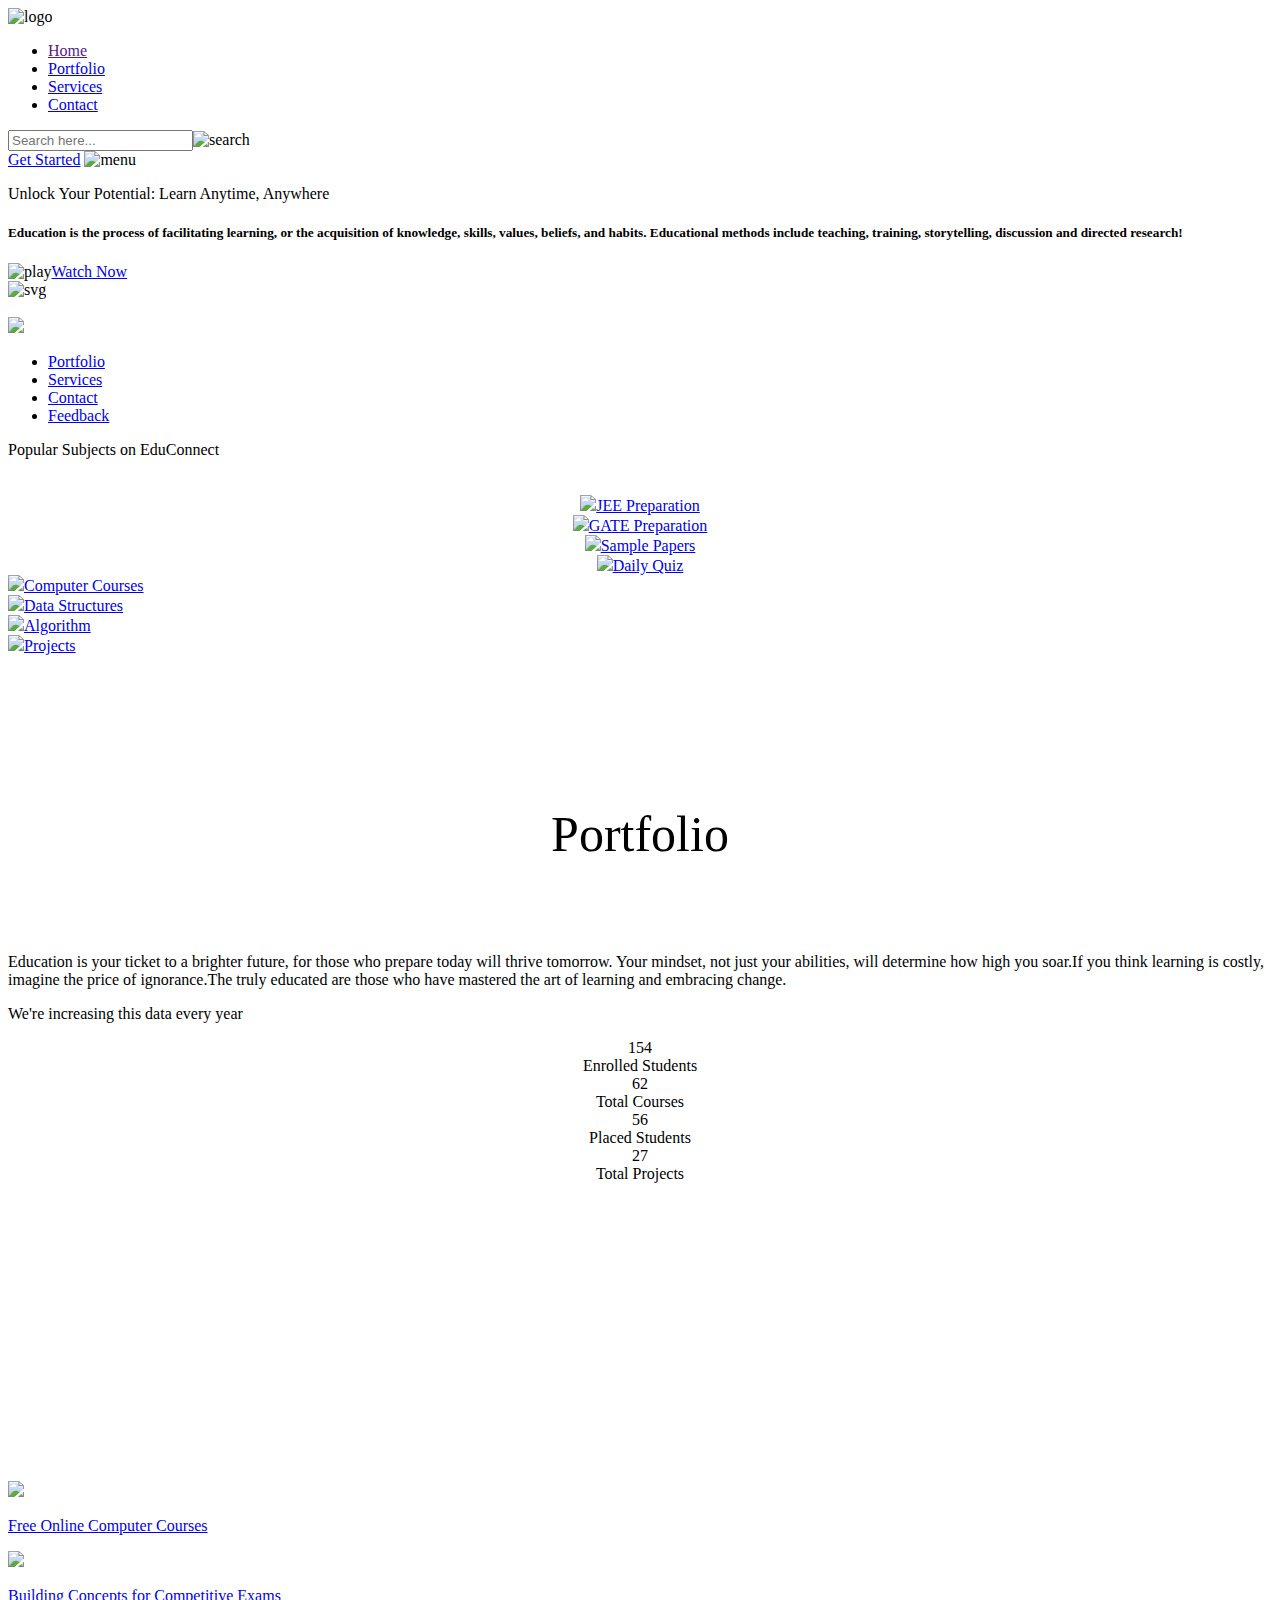
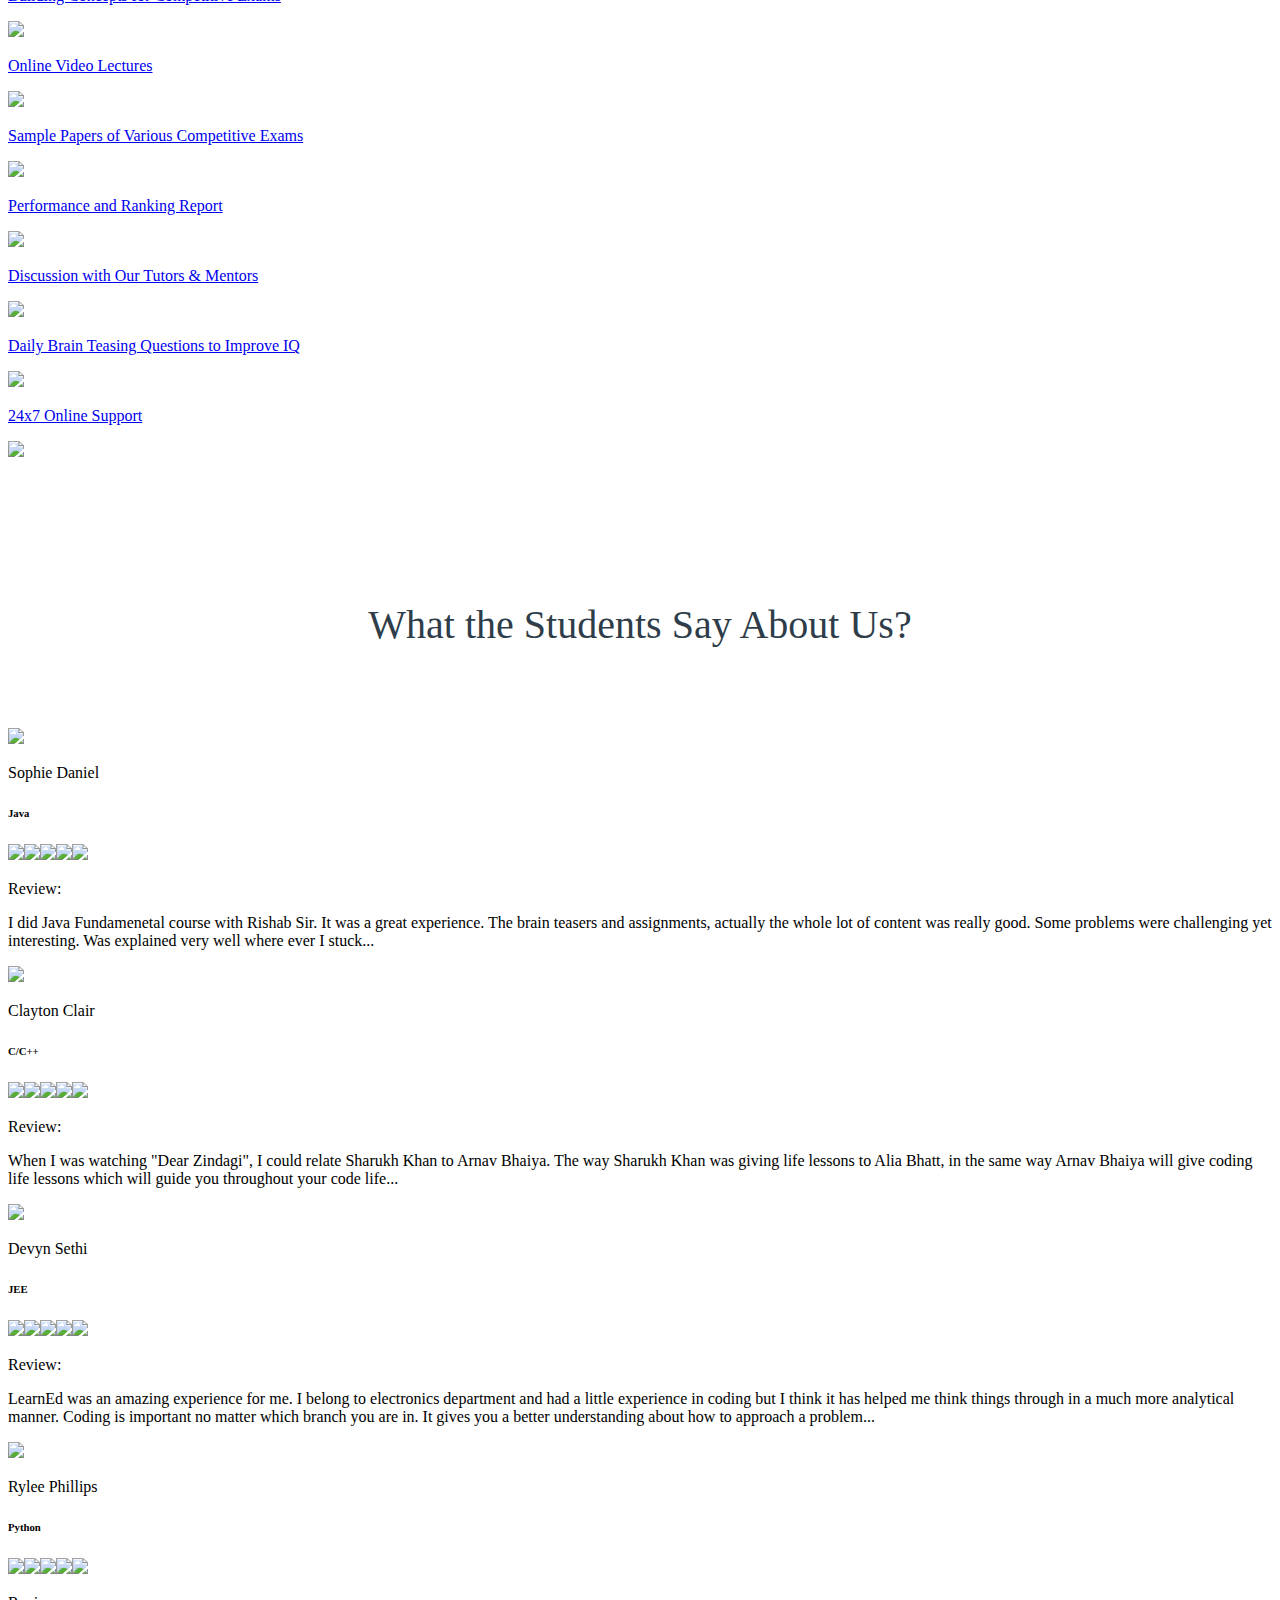
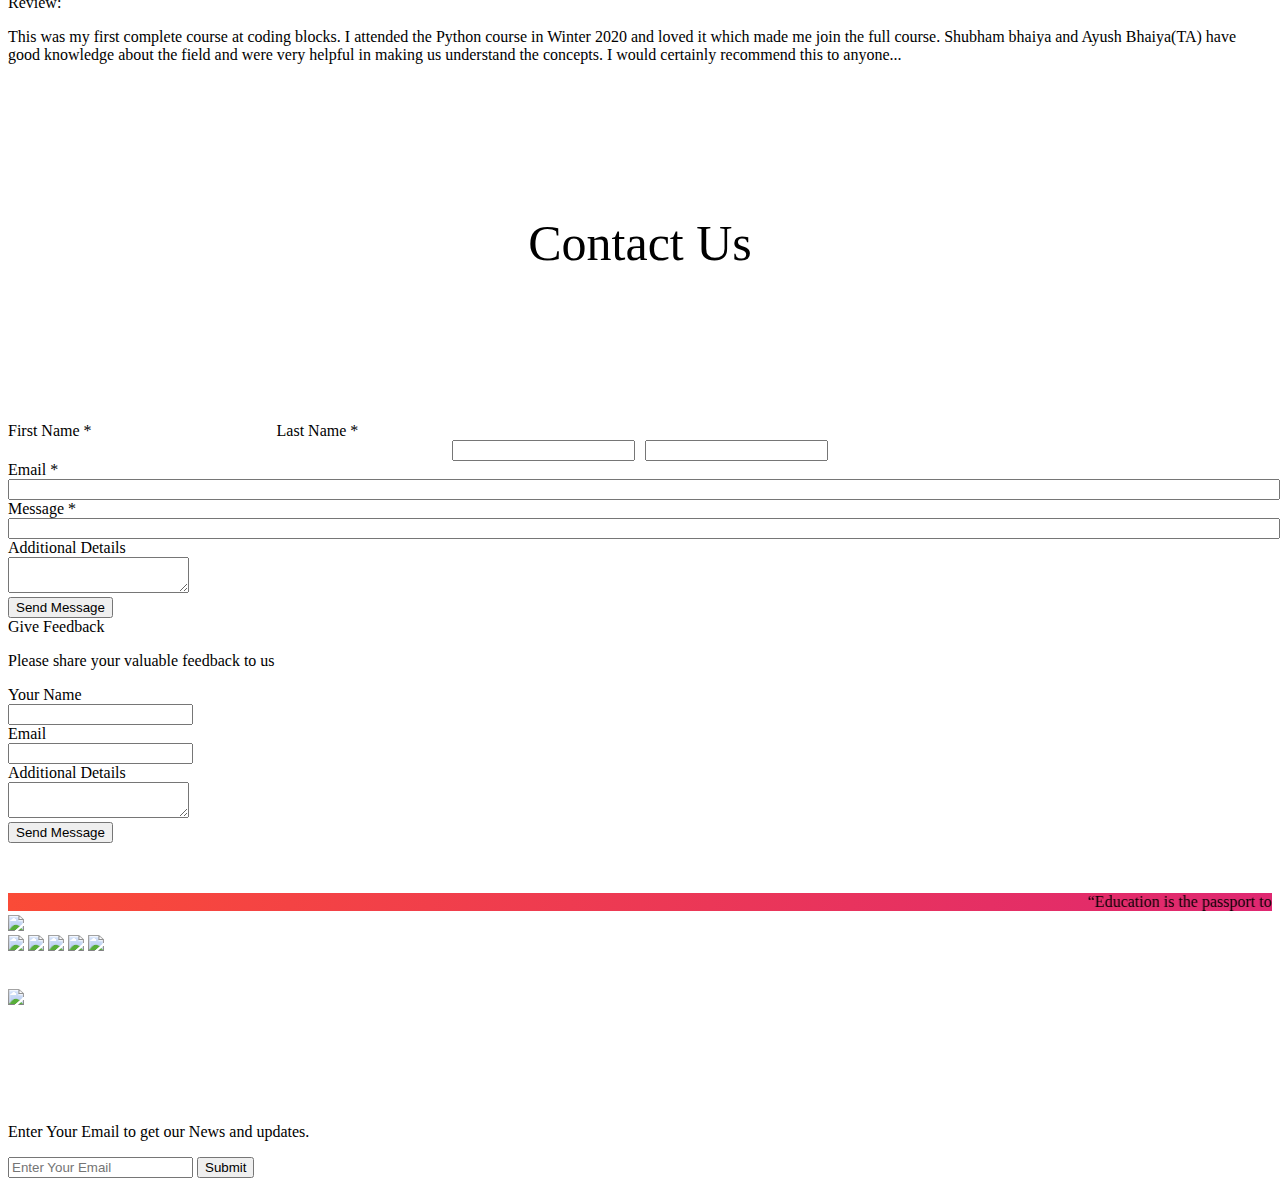
==== index.html @ 34775254 "Add files via upload" ====
<!DOCTYPE html>
<html>
<head>
	<link rel="shortcut icon" type="png" href="images/icon/favicon.png">
	<meta charset="utf-8">
	<meta http-equiv="X-UA-Comaptible" content="IE=edge">
	<title>EduConnect</title>
	<meta name="desciption" content="">
	<meta name="viewport" content="width=device-width, initial-scale=1">
	<link rel="stylesheet" type="text/css" href="style.css">
	<script type="text/javascript" src="script.js"></script>
	<script src="https://code.jquery.com/jquery-3.2.1.js"></script>
	<script>
		$(window).on('scroll', function(){
  			if($(window).scrollTop()){
  			  $('nav').addClass('black');
 			 }else {
 		   $('nav').removeClass('black');
 		 }
		})
	</script>
</head>
<body>
<!-- Navigation Bar -->
	<header id="header">
		<nav>
			<div class="logo"><img src="images/icon/logo.png" alt="logo"></div>
			<ul>
				<li><a class="active" href="">Home</a></li>
				<li><a href="#portfolio_section">Portfolio</a></li>
				<li><a href="#services_section">Services</a></li>
				<li><a href="#contactus_section">Contact</a></li>
			</ul>
			<div class="srch"><input type="text" class="search" placeholder="Search here..."><img src="images/icon/search.png" alt="search" onclick=slide()></div>
			<a class="get-started" href="login.html">Get Started</a>
			<img src="images/icon/menu.png" class="menu" onclick="sideMenu(0)" alt="menu">
		</nav>
		<div class="head-container">
			<div class="quote">
				<p>Unlock Your Potential: Learn Anytime, Anywhere</p>
				<h5>Education is the process of facilitating learning, or the acquisition of knowledge, skills, values, beliefs, and habits. Educational methods include teaching, training, storytelling, discussion and directed research!</h5>
				<div class="play">
					<img src="images/icon/play.png" alt="play"><span><a href="https://www.youtube.com/watch?v=KFyrgDO1WXk" target="_blank">Watch Now</a></span>
				</div>
			</div>
			<div class="svg-image">
				<img src="images/extra/svg1.jpg" alt="svg">
			</div>
		</div>
		<div class="side-menu" id="side-menu">
			<div class="close" onclick="sideMenu(1)"><img src="images/icon/close.png" alt=""></div>
			<div class="user">
				<img src="images/creator/roshan.jpeg" >
			</div>
			<ul>
				<li><a href="#portfolio_section">Portfolio</a></li>
				<li><a href="#services_section">Services</a></li>
				<li><a href="#contactus_section">Contact</a></li>
				<li><a href="#feedBACK">Feedback</a></li>
			</ul>
		</div>
	</header>


<!-- Some Popular Subjects -->
	<div class="title">
		<span>Popular Subjects on EduConnect</span>
	</div>
	<br><br>
	<div class="course">
		<center><div class="cbox">
		<div class="det"><a href="subjects/jee.html"><img src="images/courses/book.png">JEE Preparation</a></div>
		<div class="det"><a href="subjects/gate.html"><img src="images/courses/d1.png">GATE Preparation</a></div>
		<div class="det"><a href="subjects/jee.html#sample_papers"><img src="images/courses/paper.png">Sample Papers</a></div>
		<div class="det"><a href="subjects/quiz.html"><img src="images/courses/d1.png">Daily Quiz</a></div>
		</div></center>
		<div class="cbox">
		<div class="det"><a href="subjects/computer_courses.html"><img src="images/courses/computer.png">Computer Courses</a></div>
		<div class="det"><a href="subjects/computer_courses.html#data"><img src="images/courses/data.png">Data Structures</a></div>
		<div class="det"><a href="subjects/computer_courses.html#algo"><img src="images/courses/algo.png">Algorithm</a></div>
		<div class="det det-last"><a href="subjects/computer_courses.html#projects"><img src="images/courses/projects.png">Projects</a></div>
		</div>
	</div>



<!-- PORTFOLIO -->
	<div class="diffSection" id="portfolio_section">
		<center><p style="font-size: 50px; padding: 100px; padding-bottom: 40px;">Portfolio</p></center>
		<div class="content">
			<p>
			    Education is your ticket to a brighter future, for those who prepare today will thrive tomorrow. Your mindset, not just your abilities, will determine how high you soar.If you think learning is costly, imagine the price of ignorance.The truly educated are those who have mastered the art of learning and embracing change.
			</p>
		</div>
	</div>
	<div class="extra">
		<p>We're increasing this data every year</p>
		<div class="smbox">
		<span><center><div class="data">154</div><div class="det">Enrolled Students</div></center></span>
		<span><center><div class="data">62</div><div class="det">Total Courses</div></center></span>
		<span><center><div class="data">56</div><div class="det">Placed Students</div></center></span>
		<span><center><div class="data">27</div><div class="det">Total Projects</div></center></span>
		</div>
	</div>


<!-- SERVICES -->
	<div class="service-swipe">
		<div class="diffSection" id="services_section">
		<center><p style="font-size: 50px; padding: 100px; padding-bottom: 40px; color: #fff;">Services</p></center>
		</div>
		<a href="subjects/computer_courses.html"><div class="s-card"><img src="images/icon/computer-courses.png"><p>Free Online Computer Courses</p></div></a>
		<a href="subjects/jee.html"><div class="s-card"><img src="images/icon/brainbooster.png"><p>Building Concepts for Competitive Exams</p></div></a>
		<a href="#"><div class="s-card"><img src="images/icon/online-tutorials.png"><p>Online Video Lectures</p></div></a>
		<a href="subjects/jee.html#sample_papers"><div class="s-card"><img src="images/icon/papers.jpg"><p>Sample Papers of Various Competitive Exams</p></div></a>
		<a href="#"><div class="s-card"><img src="images/icon/p3.png"><p>Performance and Ranking Report</p></div></a>
		<a href="#contactus_section"><div class="s-card"><img src="images/icon/discussion.png"><p>Discussion with Our Tutors & Mentors</p></div></a>
		<a href="subjects/quiz.html"><div class="s-card"><img src="images/icon/q1.png"><p>Daily Brain Teasing Questions to Improve IQ</p></div></a>
		<a href="#contactus_section"><div class="s-card"><img src="images/icon/help.png"><p>24x7 Online Support</p></div></a>
	</div>

<!-- Reviews by Students -->
<div id="makeitfull">
	<a href="#review_section"><img src="images/icon/makeitfull.png"></a>
</div>
<div class="review">
	<div class="diffSection" id="review_section">
		<center><p style="font-size: 40px; padding: 100px; padding-bottom: 40px; color: #2E3D49;">What the Students Say About Us?</p></center>
	</div>
	<div class="rev-container">
		<div class="rev-card">
			<div class="identity">
				<img src="images/creator/humanNotExist1.jpg"><p>Sophie Daniel</p>
				<h6>Java</h6>
				<div class="rating"><img src="images/icon/star.png"><img src="images/icon/star.png"><img src="images/icon/star.png"><img src="images/icon/star.png"><img src="images/icon/star.png"></div>
			</div>
			<div class="rev-cont">
				<p id="title">Review:</p>
				<p id="content">
					I did Java Fundamenetal course with Rishab Sir. It was a great experience. The brain teasers and assignments, actually the whole lot of content was really good. Some problems were challenging yet interesting. Was explained very well where ever I stuck...
				</p>
			</div>
		</div>
		<div class="rev-card">
			<div class="identity">
				<img src="images/creator/humanNotExist2.jpg"><p>Clayton Clair</p>
				<h6>C/C++</h6>
				<div class="rating"><img src="images/icon/star.png"><img src="images/icon/star.png"><img src="images/icon/star.png"><img src="images/icon/star.png"><img src="images/icon/star.png"></div>
			</div>
			<div class="rev-cont">
				<p id="title">Review:</p>
				<p id="content">
					When I was watching "Dear Zindagi", I could relate Sharukh Khan to Arnav Bhaiya. The way Sharukh Khan was giving life lessons to Alia Bhatt, in the same way Arnav Bhaiya will give coding life lessons which will guide you throughout your code life...
				</p>
			</div>
		</div>
		<div class="rev-card">
			<div class="identity">
				<img src="images/creator/humanNotExist3.jpg"><p>Devyn Sethi</p>
				<h6>JEE</h6>
				<div class="rating"><img src="images/icon/star.png"><img src="images/icon/star.png"><img src="images/icon/star.png"><img src="images/icon/star.png"><img src="images/icon/star.png"></div>
			</div>
			<div class="rev-cont">
				<p id="title">Review:</p>
				<p id="content">
					LearnEd was an amazing experience for me. I belong to electronics department and had a little experience in coding but I think it has helped me think things through in a much more analytical manner. Coding is important no matter which branch you are in. It gives you a better understanding about how to approach a problem...
				</p>
			</div>
		</div>
		<div class="rev-card">
			<div class="identity">
				<img src="images/creator/humanNotExist4.jpg"><p>Rylee Phillips</p>
				<h6>Python</h6>
				<div class="rating"><img src="images/icon/star.png"><img src="images/icon/star.png"><img src="images/icon/star.png"><img src="images/icon/star.png"><img src="images/icon/star.png"></div>
			</div>
			<div class="rev-cont">
				<p id="title">Review:</p>
				<p id="content">
					This was my first complete course at coding blocks. I attended the Python course in Winter 2020 and loved it which made me join the full course. Shubham bhaiya and Ayush Bhaiya(TA) have good knowledge about the field and were very helpful in making us understand the concepts. I would certainly recommend this to anyone...
				</p>
			</div>
		</div>
	</div>
</div>

<!-- CONTACT US -->
	<div class="diffSection" id="contactus_section">
		<center><p style="font-size: 50px; padding: 100px">Contact Us</p></center>
		<div class="csec"></div>
		<div class="back-contact">
			<div class="cc">
				<label>First Name <span class="imp">*</span></label><label style="margin-left: 185px">Last Name <span class="imp">*</span></label><br>
				<center>
				<input type="text" name="" style="margin-right: 10px; width: 175px" required="required"><input type="text" name="lname" style="width: 175px" required="required"><br>
				</center>
				<label>Email <span class="imp">*</span></label><br>
				<input type="email" name="mail" style="width: 100%" required="required"><br>
				<label>Message <span class="imp">*</span></label><br>
				<input type="text" name="message" style="width: 100%" required="required"><br>
				<label>Additional Details</label><br>
				<textarea name="addtional"></textarea><br>
				<button type="submit" id="csubmit">Send Message</button>
			</form>
			</div>
		</div>
	</div>


<!-- FEEDBACK -->
	<div class="title2" id="feedBACK">
		<span>Give Feedback</span>
		<div class="shortdesc2">
			<p>Please share your valuable feedback to us</p>
		</div>
	</div>

	<div class="feedbox">
		<div class="feed">
				<label>Your Name</label><br>
				<input type="text" name="" class="fname" required="required"><br>
				<label>Email</label><br>
				<input type="email" name="mail" required="required"><br>
				<label>Additional Details</label><br>
				<textarea name="addtional"></textarea><br>
				<button type="submit" id="csubmit">Send Message</button>
			</form>
		</div>
	</div>

<!-- Sliding Information -->
	<marquee style="background: linear-gradient(to right, #FA4B37, #DF2771); margin-top: 50px;" direction="left" onmouseover="this.stop()" onmouseout="this.start()" scrollamount="20"><div class="marqu">“Education is the passport to the future, for tomorrow belongs to those who prepare for it today.” “Your attitude, not your aptitude, will determine your altitude.” “If you think education is expensive, try ignorance.” “The only person who is educated is the one who has learned how to learn …and change.”</div></marquee>

<!-- FOOTER -->
	<footer>
		<div class="footer-container">
			<div class="left-col">
				<img src="images/icon/logo - Copy.png" style="width: 200px;">
				<div class="logo"></div>
				<div class="social-media">
					<a href="#"><img src="images/icon\fb.png"></a>
					<a href="#"><img src="images/icon\insta.png"></a>
					<a href="#"><img src="images/icon\tt.png"></a>
					<a href="#"><img src="images/icon\ytube.png"></a>
					<a href="#"><img src="images/icon\linkedin.png"></a>
				</div>
				
				<br><p><img src="images/icon/location.png"> 
				
			</div>
			<div class="right-col">
				<h1 style="color: #fff">Our Newsletter</h1>
				<div class="border"></div><br>
				<p>Enter Your Email to get our News and updates.</p>
				<form class="newsletter-form">
					<input class="txtb" type="email" placeholder="Enter Your Email">
					<input class="btn" type="submit" value="Submit">
				</form>
			</div>
		</div>
	</footer>

</body>
</html>
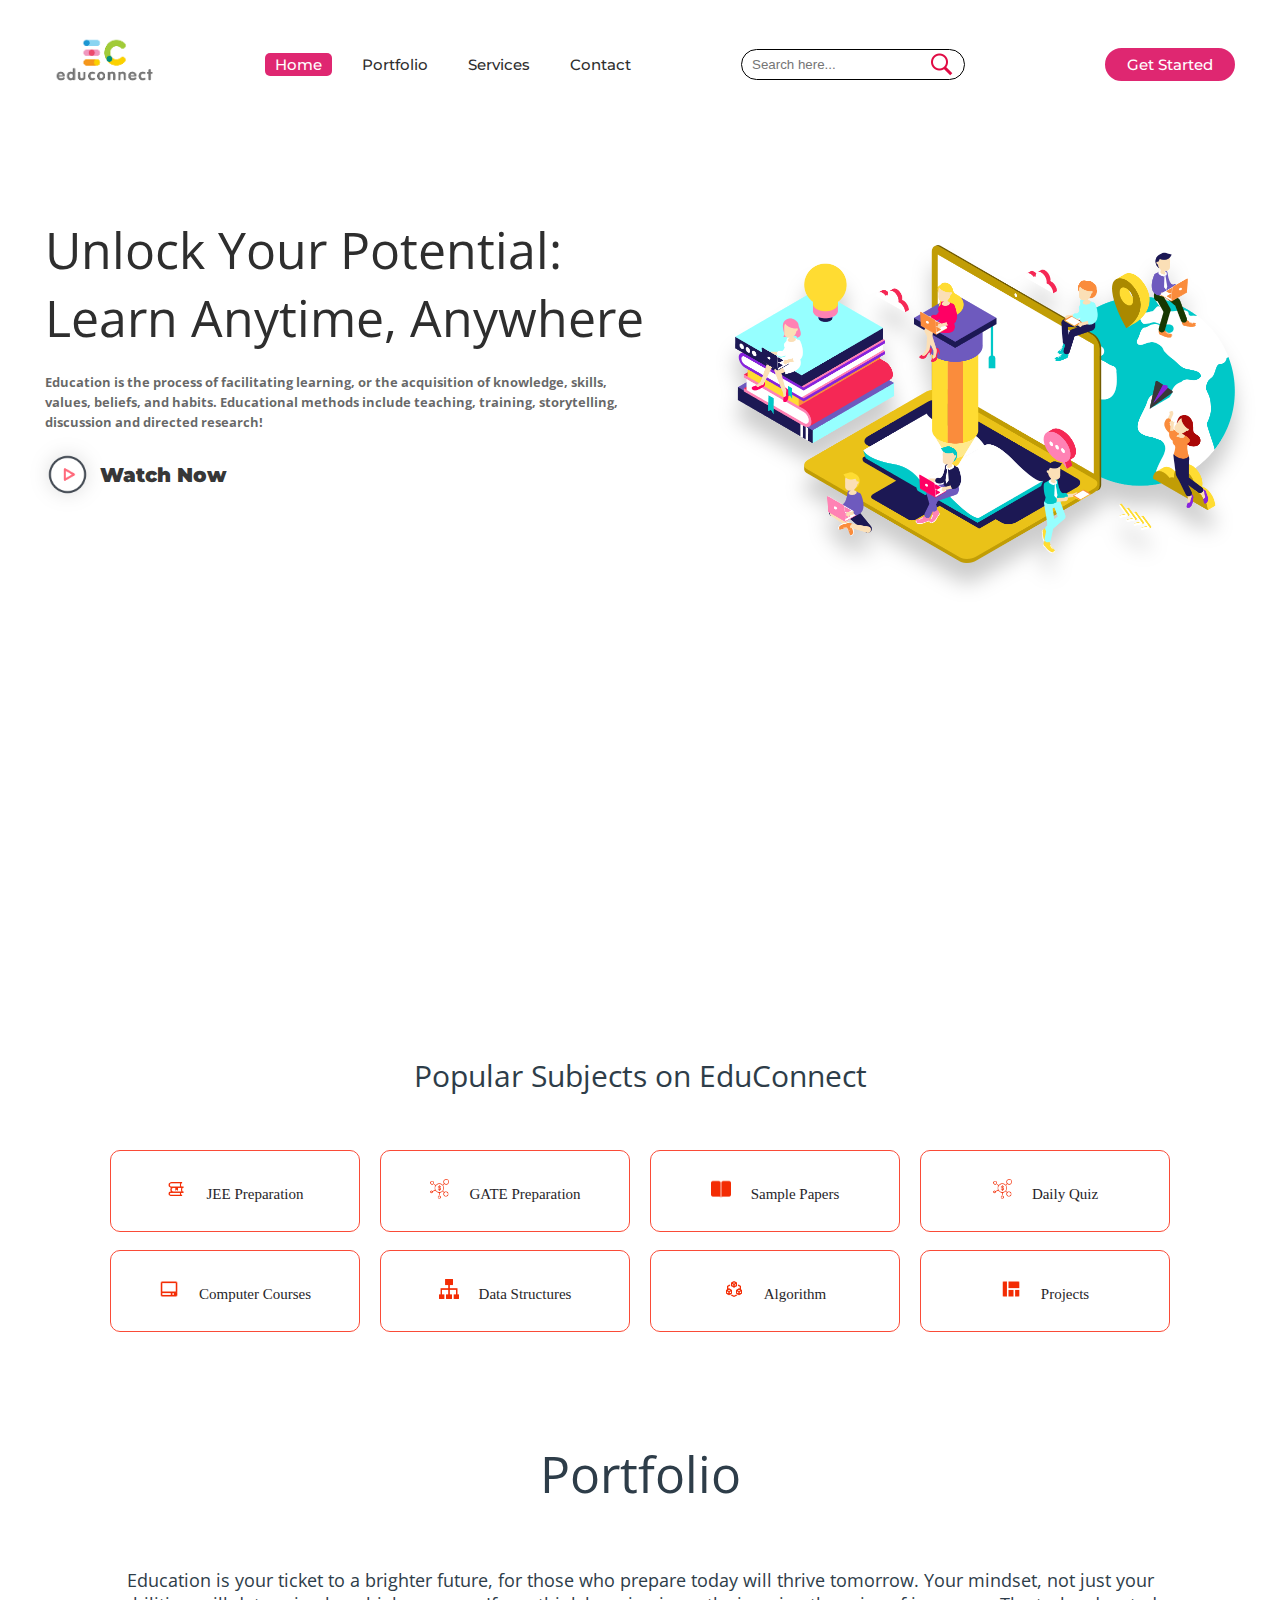
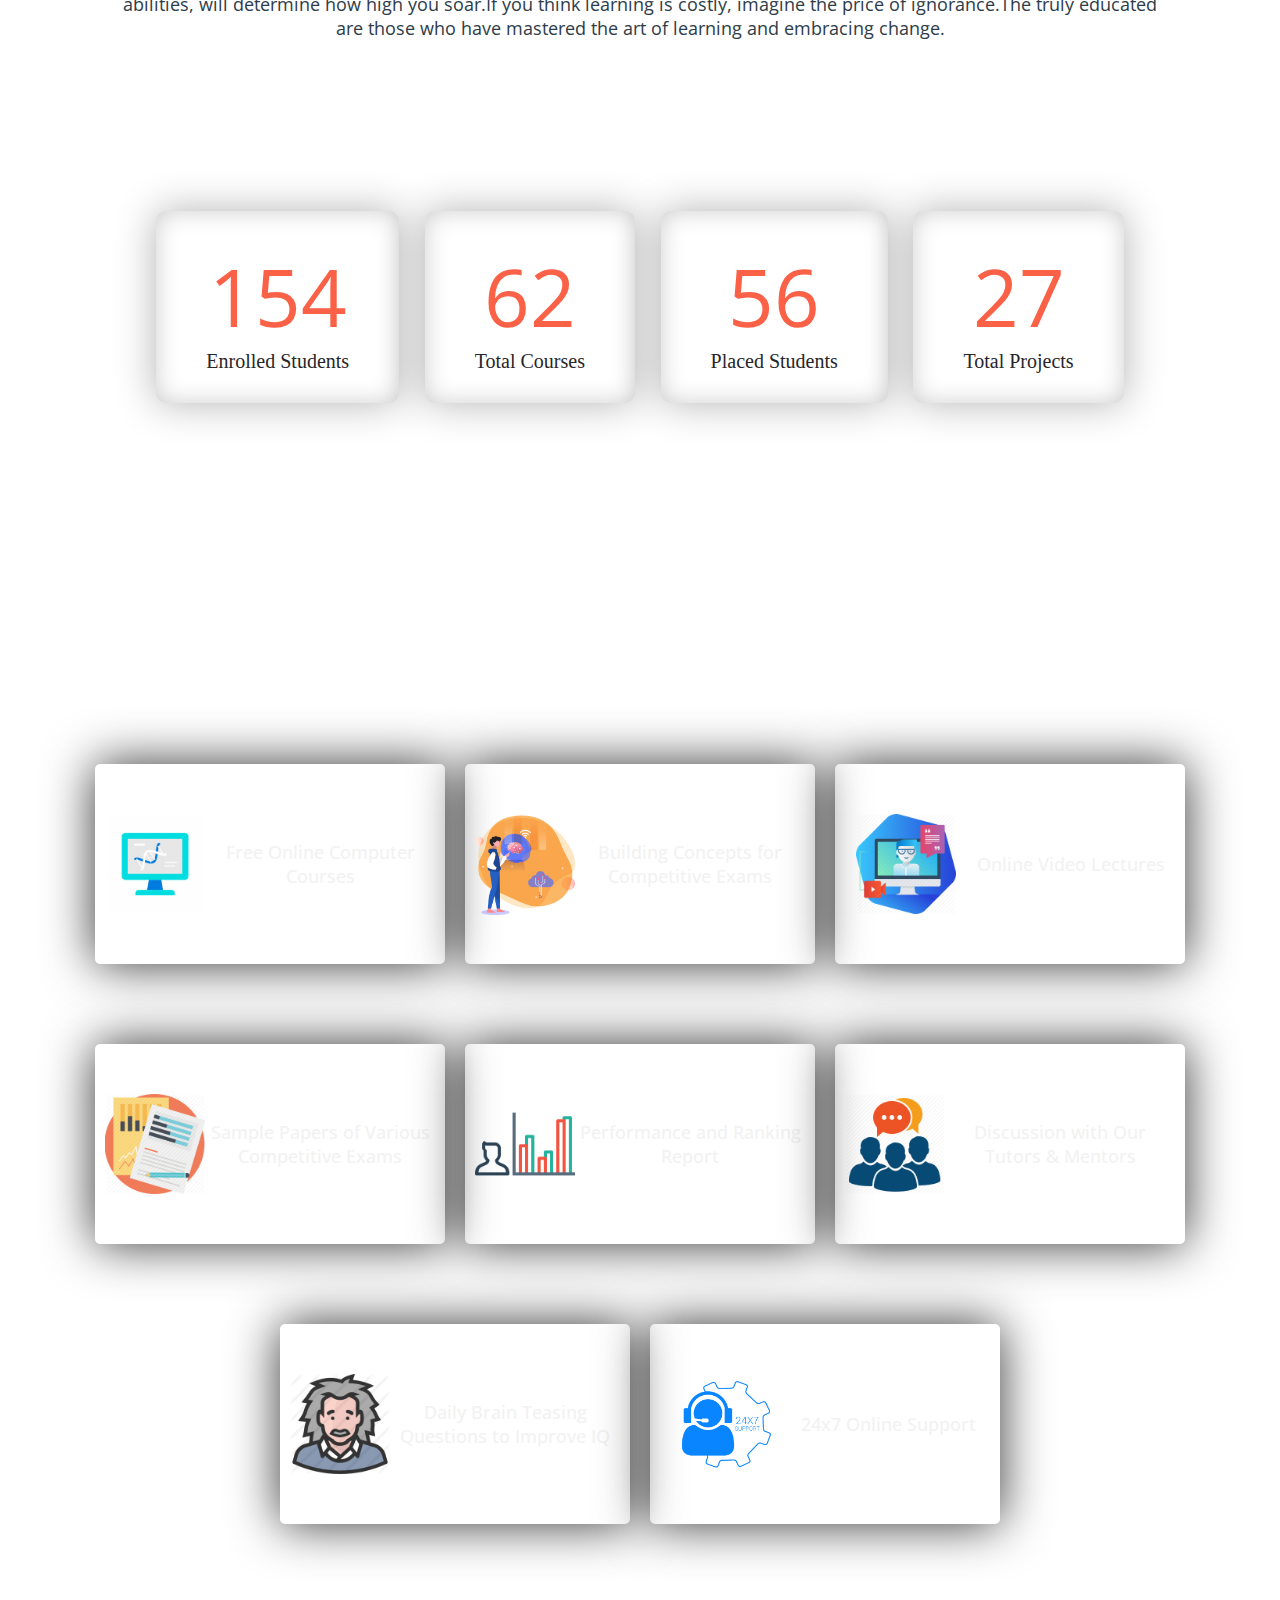
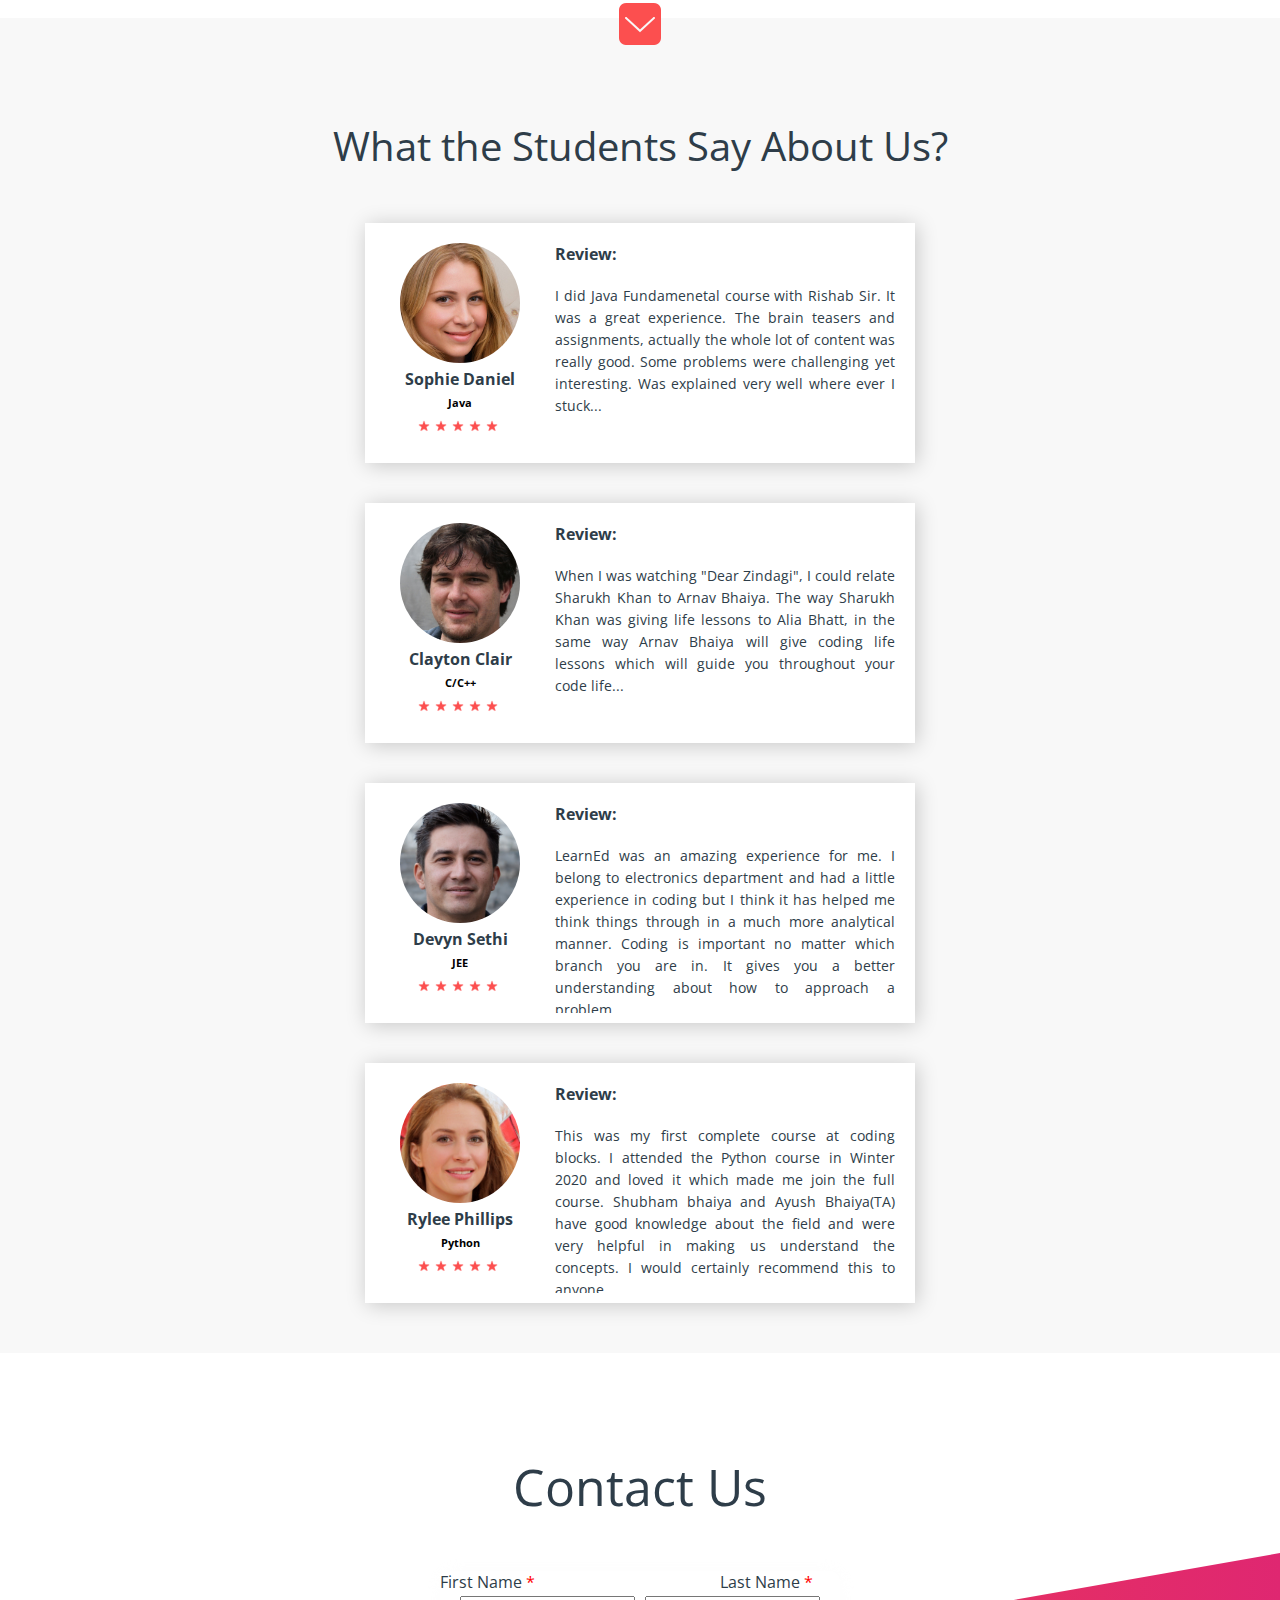
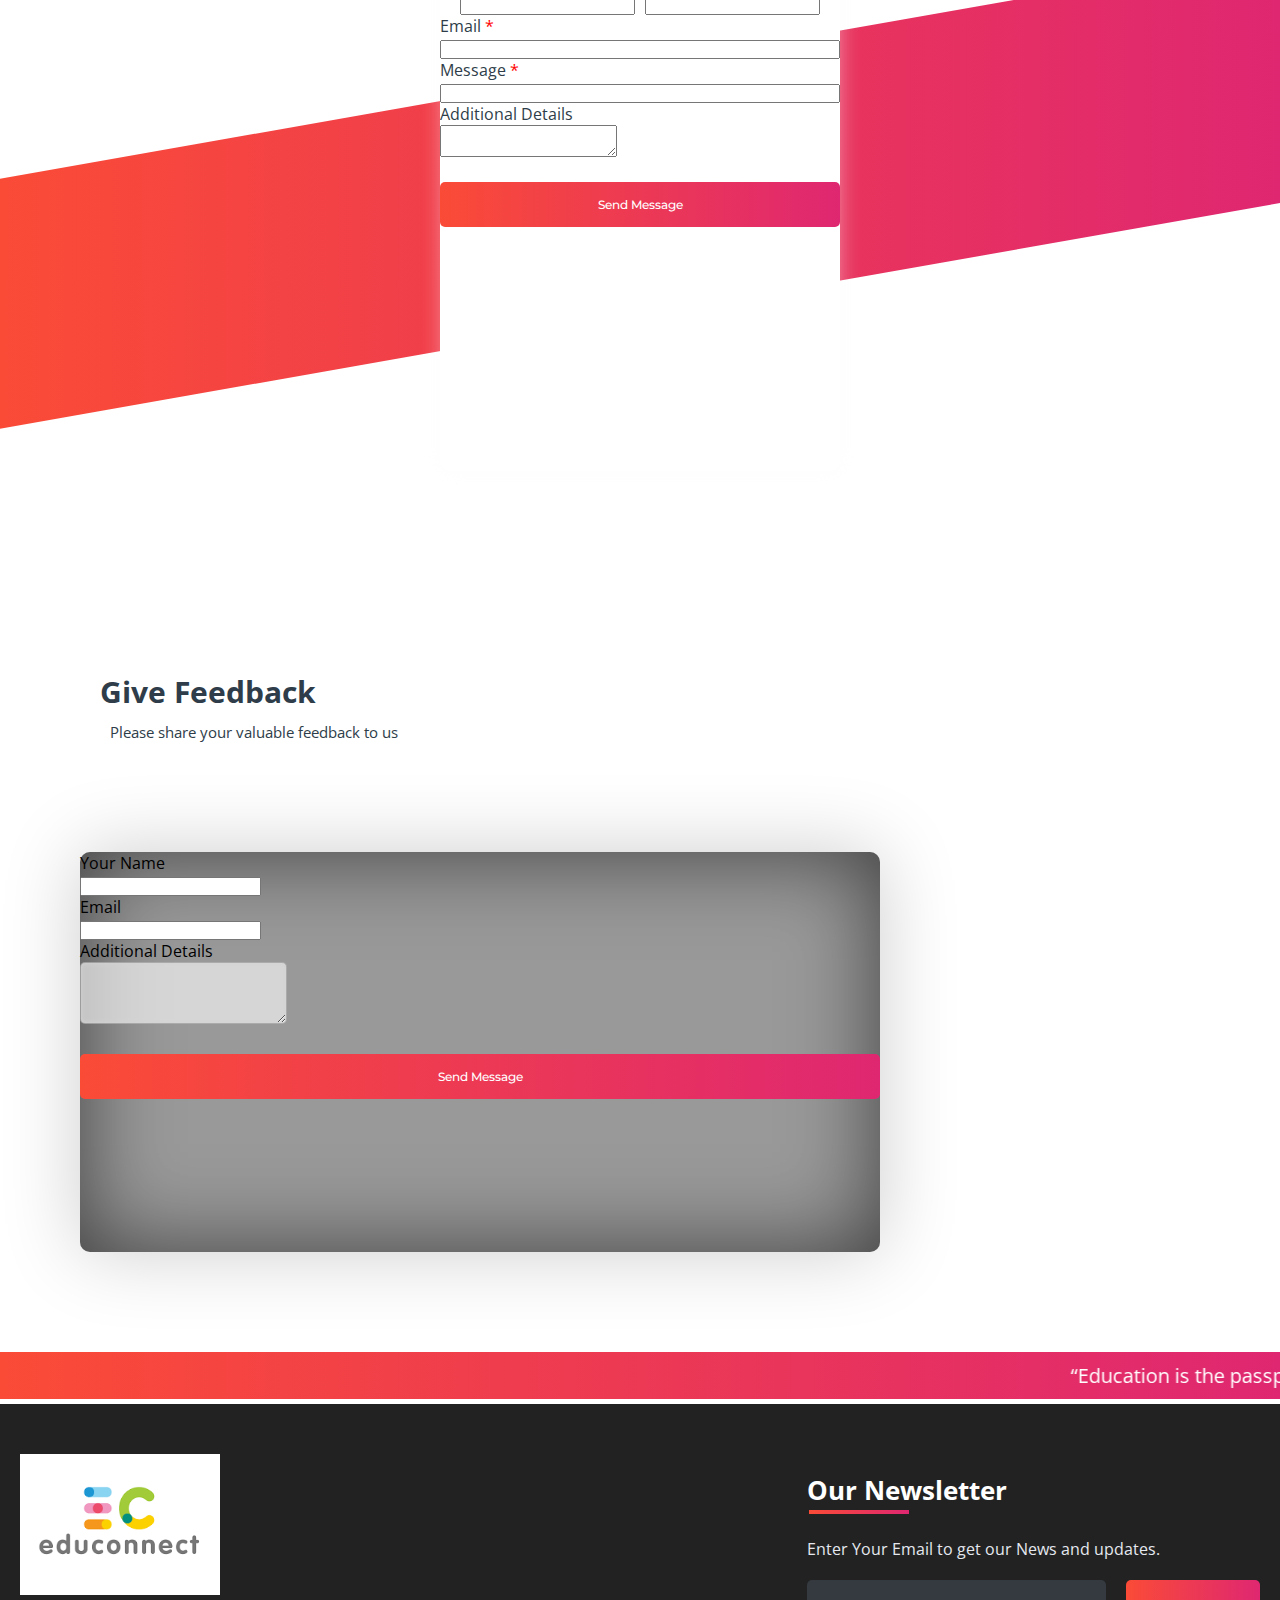
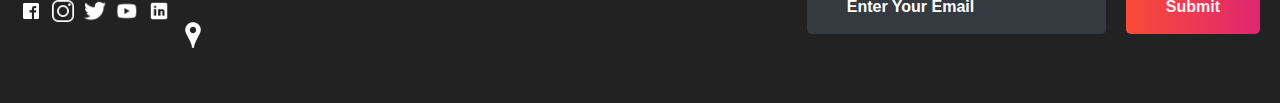
==== commit 6c04161c: "Add files via upload" ====
--- a/index.html
+++ b/index.html
@@ -40,7 +40,7 @@
 				<p>Unlock Your Potential: Learn Anytime, Anywhere</p>
 				<h5>Education is the process of facilitating learning, or the acquisition of knowledge, skills, values, beliefs, and habits. Educational methods include teaching, training, storytelling, discussion and directed research!</h5>
 				<div class="play">
-					<img src="images/icon/play.png" alt="play"><span><a href="https://www.youtube.com/watch?v=KFyrgDO1WXk" target="_blank">Watch Now</a></span>
+					<img src="images/icon/play.png" alt="play"><span><a target="_blank">Watch Now</a></span>
 				</div>
 			</div>
 			<div class="svg-image">
--- a/style.css
+++ b/style.css
@@ -0,0 +1,907 @@
+@import url('https://fonts.googleapis.com/css?family=Montserrat:500&display=swap');
+@import url('https://fonts.googleapis.com/css?family=Dancing+Script&display=swap');
+@import url('https://fonts.googleapis.com/css?family=Open+Sans&display=swap');
+
+* {
+	box-sizing: border-box;
+	margin: 0;
+	padding: 0;
+}
+
+html {
+	scroll-behavior: smooth;
+}
+body {
+	background: #FFF;
+	font-family: 'Open Sans', sans-serif;
+}
+
+header {
+	height: 90vh;
+	/* background: #000; */
+}
+.black {
+	box-shadow: 0 2px 10px rgba(0, 0, 0, 0.5);
+}
+nav {
+	padding-top: 20px;
+	padding-bottom: 20px;
+	top: 0;
+	position: fixed;
+	display: flex;
+	width: 100%;
+	z-index: 1000;
+	background: #fff;
+	justify-content: space-around;
+	transition: 1.5s;
+	align-items: center;
+}
+nav ul {
+	display: flex;
+	align-items: center;
+}
+nav ul li {
+	list-style: none;
+	margin: 5px 10px;
+}
+nav ul li a {
+	padding: 2px 10px;
+	color: #2e2e2e;
+	cursor: pointer;
+	transition: .5s;
+	text-decoration: none;
+}
+nav ul li a:hover {
+	color: #fff;
+	border-radius: 5px;
+	background: #DF2771;
+}
+.active {
+	color: #fff;
+	border-radius: 5px;
+	background: #DF2771;
+}
+.srch {
+	padding: 2px 10px;
+	display: flex;
+	/* align-items: center; */
+	justify-content: center;
+	/* background: #0066ff; */
+	border: 1px solid;
+	border-radius: 20px;
+}
+.srch img {
+	width: 25px;
+	cursor: pointer;
+}
+.srch .search {
+	/* padding: 2px 10px; */
+	outline: none;
+	border: none;
+	background: transparent;
+}
+
+.get-started {
+	margin-left: 50px;
+	padding: 5px 20px;
+	border: 2px solid #DF2771;
+	border-radius: 20px;
+	text-decoration: none;
+	
+	transition: .5s;
+	background-color: #DF2771;
+	color: #fff;
+}
+.get-started:hover {
+	color: #2e2e2e;
+	background: #fff;
+}
+.logo img{
+	width: 120px;
+	cursor: pointer;
+	transition: all 1s;
+}
+
+a, button {
+	float: left;
+	font-family: "Montserrat", sans-serif;
+	font-weight: 500;
+	font-size: 15px;
+	color: #2E3D49;
+	display: block;
+	text-decoration: none;
+	text-align: center;
+}
+.head-container {
+	margin-top: 245px;
+	display: flex;
+	flex-wrap: wrap;
+	align-items: center;
+	justify-content: space-around;
+}
+.quote {
+	width: 600px;
+	transform: translateY(-50px);
+}
+.quote h5 {
+	margin-top: 20px;
+	color: #0009;
+	line-height: 20px;
+}
+.quote p {
+	font-size: 50px;
+	color: #2e2e2e;
+}
+.quote .play {
+	margin-top: 20px;
+	display: flex;
+	/* justify-content: center; */
+	align-items: center;
+}
+.quote .play img {
+	width: 45px;
+	cursor: pointer;
+	filter: drop-shadow(0 0 10px #0002);
+}
+.quote .play span a{
+	margin-left: 10px;
+	font-size: 20px;
+	font-weight: 900;
+	color: rgba(0, 0, 0, 0.8);
+	cursor: pointer;
+}
+.svg-image img{
+	width: 500px;
+	filter: drop-shadow(0 20px 10px rgba(0,0,0,0.2));
+}
+
+/* SIDE MENU */
+.menu {
+	cursor: pointer;
+	width: 25px;
+	display: none;
+}
+.side-menu {
+	width: 100%;
+	height: 100%;
+	background: rgba(182, 33, 90, 0.993);
+	position: absolute;
+	top: 0;
+	transition: .8s;
+	z-index: 2000;
+	transform: translateX(-100%);
+}
+.side-menu ul {
+	margin-top: 35%;
+	display: flex;
+	flex-direction: column;
+	justify-content: center;
+	/* background: #FA4B37; */
+}
+.side-menu ul li {
+	list-style: none;
+	/* background: #009900; */
+	display: flex;
+	justify-content: center;
+	align-items: center;
+	/* border-bottom: 1px solid #fff; */
+	/* padding: 10px 0px; */
+}
+.side-menu ul li:hover a{
+	background: #fff;
+	color: #DF2771;
+}
+.side-menu ul li a{
+	color: #FFF;
+	width: 100%;
+	font-size: 1em;
+	/* background: #2E3D49; */
+	text-decoration: none;
+	padding: 15px 0px;
+}
+.close img{
+	float: right;
+	width: 35px;
+	cursor: pointer;
+	margin: 10px;
+}
+.user {
+	display: flex;
+	justify-content: center;
+	align-items: center;
+	margin-top: 10%;
+}
+.user img {
+	width: 60px;
+	border-radius: 50%;
+	border: 2px solid #fff;
+	filter: drop-shadow(0 10px 20px #0004);
+	margin-right: 30px;
+	cursor: pointer;
+}
+.user p {
+	color: #fff;
+	cursor: pointer;
+}
+.user img, .user p {
+	opacity: 1;
+}
+/*Common things in all sections*/
+#about_section, #portfolio_section, #team_section, #services_section, #contactus_section {
+	font-family: 'Open Sans', sans-serif;
+	color: #2E3D49;
+	position: relative;
+}
+.diffSection {
+	width: 100%;
+	/*position: relative;*/
+	justify-content: center;
+	align-items: center;
+}
+.diffSection .content {
+	margin: 10px;
+	text-align: center;
+	padding: 10px 100px;
+	font-size: 1.1em;
+}
+
+/*PORTFOLIO*/
+.extra {
+	width: 100%;
+}
+.extra p {
+	padding: 30px;
+	padding-bottom: 150px;
+	font-size: 50px;
+	text-align: center;
+	color: #fff;
+	background-image: linear-gradient(rgba(0,0,0,0),rgba(0,0,0,0.7)),url("images/extra/b1.jpg");
+	background-size: cover;
+	background-attachment: fixed;
+	font-family: cursive;
+	z-index: -9;
+}
+.smbox {
+	display: flex;
+	flex-wrap: wrap;
+	transform: translateY(-100px);
+	justify-content: center;
+}
+.smbox span {
+	margin: 1%;
+	background: #fff;
+	box-shadow: inset 0px 0px 25px rgba(0,0,0,0.2),
+						0 0 40px rgba(0,0,0,0.3);
+	border-radius: 10px;
+	padding: 30px 50px;
+	cursor: pointer;
+}
+.smbox span:hover {
+	transform: scale(1.3);
+	transition: .5s ease;
+}
+.smbox .data {
+	font-size: 80px;
+	color: #FA6146;	
+}
+.smbox .det {
+	font-size: 20px;
+	color: #272529;
+	font-family: cursive;
+}
+
+/*Title*/
+.title {
+	 margin-top: 0px; 
+	font-family: 'Open Sans', sans-serif;
+	font-size: 30px;
+	text-align: center;
+	color: #2E3D49;
+}
+
+/*ABOUT*/
+.about-content {
+	width: 100%;
+	position: relative;
+	justify-content: center;
+	flex-wrap: wrap;
+	display: flex;
+	align-items: center;
+}
+.about-content .side-text {
+	width: 550px;
+	padding: 50px 40px;
+	background: #fff;
+	box-shadow: 2px 0 100px rgba(0,0,0,0.3);
+	border-radius: 5px;
+	text-align: justify;
+	line-height: 22px;
+	opacity: 0;
+	transform: translateX(-100px);
+	transition: 1s ease-in-out;
+}
+.about-content .side-text-appear {
+	opacity: 1;
+	transform: translateX(0px);
+}
+.about-content .side-text h2 {
+	padding: 10px;
+}
+.about-content .side-text p {
+	padding: 10px;
+}
+.about-content .side-image img {
+	width: 90%;
+	border-radius: 5px;
+}
+.sideImage {
+	transform: translateX(100px);
+	opacity: 0;
+	transition: .8s ease-in-out;
+}
+.sideImage-appear {
+	opacity: 1;
+	transform: translateX(0px);
+}
+
+/*POPULAR SUBJECTS*/
+.cbox {
+	position: relative;
+	width: 100%;
+	display: inline-flex;
+	flex-wrap: wrap;
+	justify-content: center;
+}
+.cbox .det {
+	width: 250px;
+	height: 80px;
+	margin: 10px;
+	background: #fff;
+	cursor: pointer;
+}
+.cbox .det a{
+	justify-content: space-around;
+	width: 250px;
+	padding: 28px;
+	border-radius: 10px;
+	border: 1px solid #FA4B37;
+	font-size: 15px;
+	color: #272529;
+	font-family: cursive;
+	text-decoration: none;
+}
+.cbox .det a:hover {
+	background: linear-gradient(to right, #FA4B37, #DF2771);
+	color: white;
+}
+.cbox .det a:hover img{
+	filter: brightness(100);
+}
+.cbox img {
+	width: 20px;
+	margin-right: 20px;
+}
+
+/*TEAM SECTION*/
+.totalcard {
+	width: 100%;
+	display: flex;
+	flex-wrap: wrap;
+	align-items: center;
+	justify-content: center;
+	margin-bottom: 50px;
+}
+.totalcard .card {
+	margin: 50px;
+	width: 300px;
+	border-radius: 10px;
+	background: #fff;
+}
+.totalcard .card{
+	box-shadow: inset 0 0 10px rgba(0,0,0,0.4),
+					0 0 10px rgba(0,0,0,0.3);
+}
+.card:nth-child(1){
+	border-top: 5px solid green;
+}
+.card:nth-child(2){
+	border-top: 5px solid blue;
+}
+.card:nth-child(1):hover {
+	box-shadow: inset 0px 0px 10px rgba(0,255,0,0.5),
+				1px 1px 30px rgba(0,255,0,0.5);
+}
+.card:nth-child(2):hover {
+	box-shadow: inset 0px 0px 10px rgba(0,0,255,0.5),
+				1px 1px 30px rgba(0,0,255,0.5);
+}
+.totalcard .card img {
+	width: 100px;
+	height: 100px;
+	margin-top: 5px;
+	cursor: pointer;
+	border-radius: 50px;
+	transition-duration: .8s;
+}
+.totalcard .card img:hover {
+	transform: scale(3.5);
+	border-radius: 0;
+	box-shadow: 0 0 20px rgba(0,0,0,0.5);
+}
+#detail p{
+	font-size: 15px;
+	line-height: 25px;
+	font-variant: small-caps;
+	text-align: center;
+	margin: 25px;
+	margin-bottom: 0px;
+	margin-top: 0px;
+}
+#detail button {
+	outline: none;
+	border-radius: 10px;
+	border-style: none;
+	border: 1px solid black;
+	padding: 9px 25px;
+	cursor: pointer;
+	transition-duration: .4s;
+}
+#detail a {
+	bottom: 80px;
+	text-decoration: none;
+	margin-bottom: 30px;
+	margin-top: 20px;
+	margin-left: 90px;
+	align-self: center;
+}
+.btn-roshan:hover {
+	background: rgba(0,255,0,0.7);
+	color: #fff;
+}
+.btn-roshan2:hover {
+	background: rgba(0,0,255,0.5);
+	color: #fff;
+}
+.card-title {
+	font-size: 17px;
+	color: #343A40;
+	padding: 20px;
+	font-weight: 700;
+}
+
+/*Service Section*/
+/*Service Section*/
+.service-swipe {
+	display: flex;
+	flex-wrap: wrap;
+	justify-content: center;
+	align-items: center;
+	background-image: linear-gradient(rgba(0,0,0,0),rgba(0,0,0,0.7)),url("images/extra/b3.jpg");
+	background-size: cover;
+	background-attachment: fixed;
+}
+.service-swipe .s-card img {
+	width: 100px;
+}
+.service-swipe a {
+	padding: 0;
+	margin: 40px 10px;
+}
+.service-swipe .s-card {
+	display: flex;
+	justify-content: space-around;
+	padding: 10px;
+	align-items: center;
+	text-align: center;
+	width: 350px;
+	height: 200px;
+	box-shadow: inset 0 0 20px rgba(255,255,255,0.05),
+					0 0 50px rgba(0,0,0,0.8);
+	border-radius: 5px;
+	cursor: pointer;
+	transition-duration: .5s;
+}
+.service-swipe .s-card p {
+	color: #f2f2f2;
+	font-size: 1.2em;
+	font-family: 'Open Sans',sans-serif;
+}
+.service-swipe .s-card:hover {
+	box-shadow: 0 0 50px rgba(255,255,255,0.8);
+	transform: translateY(-10px);
+}
+
+/*Contact Us Section*/
+.csec {
+	background: linear-gradient(to right, #FA4B37, #DF2771);
+	background-attachment: fixed; 
+	position: absolute;
+	width: 100%;
+	height: 250px;
+	top: 200px;
+	content: '';
+	transform-origin: top right;
+	transform: skewY(-10deg);
+	z-index: -1;
+}
+.back-contact {
+	margin-top: 0px;
+	transform: translateY(-50px);
+	display: flex;
+	align-items: center;
+	justify-content: space-around;
+}
+.cc {
+	height: 400px;
+	width: 400px;
+	height: 500px;
+	border-radius: 10px;
+	justify-content: center;
+	box-shadow: 1px 1px 20px rgba(250, 249, 249, 0.4);
+	background: #fff;
+}
+.cc form {
+	margin: 5%;
+	margin-top: 40px;
+	width: 90%;
+	height: 90%;
+}
+.cc form label {
+	position: absolute;
+	color: #edf0f2;
+	font-size: 10px;
+	font-weight: 800;
+}
+.cc form input {
+	padding: 15px;
+	margin-bottom: 10px;
+	border-radius: 5px;
+	box-shadow: inset 0 0 5px lightgray;
+	border: 1px solid rgba(0,0,0,0.2);
+	outline: none;
+	color: #2e3e53;
+	font-weight: 600;
+}
+.imp {
+	color: red;
+}
+form textarea {
+	width: 100%;
+	height: 100px;
+	box-shadow: inset 0 0 5px lightgray;
+	border: 1px solid rgba(0,0,0,0.2);
+	border-radius: 5px;
+	outline: none;
+	color: #2b404a;
+	font-weight: 600;
+	padding: 15px;
+}
+#csubmit {
+	margin-top: 20px; 
+	background: linear-gradient(to right, #FA4B37, #DF2771);
+	border-radius: 5px;
+	border-style: none;
+	outline: none;
+	width: 100%;
+	padding: 15px 25px;
+	color: #fff;
+	font-size: 12px;
+	cursor: pointer;
+}
+
+/*REVIEW SECTION*/
+#makeitfull {
+	display: flex;
+	justify-content: center;
+	transform: translateY(35px);
+}
+#makeitfull img {
+	width: 50px;
+}
+.review {
+	background: #F8F8F8;
+	width: 100%;
+}
+.rev-container {
+	padding: 10px 10%;
+	display: flex;
+	flex-wrap: wrap;
+	justify-content: space-around;
+}
+.rev-container .rev-card {
+	/*overflow: hidden;*/
+	width: 550px;
+	height: 240px;
+	margin-bottom: 40px;
+	background: #fff;
+	display: flex;
+	padding: 10px;
+	box-shadow: 2px 2px 20px rgba(0,0,0,0.2);
+}
+.rev-card:hover {
+	box-shadow: 1px 1px 5px rgba(0,0,0,0.2);
+}
+.identity {
+	display: flex;
+	flex-wrap: wrap;
+	justify-content: center;
+	padding: 10px;
+}
+.identity img {
+	width: 120px;
+	height: 120px;
+	transition-duration: .8s;
+	border-radius: 50%;
+}
+.identity img:hover {
+	transform: scale(2.2);
+	border-radius: 0px;
+	box-shadow: 0 0 20px rgba(0,0,0,0.3);
+}
+.identity p {
+	width: 150px;
+	font-weight: bold;
+	color: #2E3D49;
+	text-align: center;
+}
+.identity h6 {
+	width: 150px;
+	text-align: center;
+}
+.identity .rating img {
+	width: 12px;
+	height: 12px;
+	margin-right: 5px;
+}
+.rev-cont {
+	overflow: hidden;
+}
+.rev-cont #title {
+	padding: 10px;
+	color: #2E3D49;
+	font-weight: bold;
+}
+.rev-cont #content {
+	padding: 10px;
+	font-size: .9em;
+	color: #2E3D49;
+	line-height: 22px;
+	text-align: justify;
+}
+
+
+/*FEEDBACK*/
+.title2 {
+	position: relative;
+	margin-top: 150px;
+	margin-left: 100px;
+}
+.title2 span{
+	font-weight: 700;
+	font-family: 'Open Sans', sans-serif;
+	font-size: 30px;
+	color: #2E3D49;
+}
+.title2 .shortdesc2 {
+	padding: 10px;
+	font-family: 'Open Sans', sans-serif;
+	font-size: 15px;
+	color: #2E3D49;
+	margin-bottom: 10px;
+}
+.feedbox {
+	margin-top: 50px;
+	width: 100%;
+	display: flex;
+	background-image: linear-gradient(rgba(0,0,0,0),rgba(0,0,0,0.7)),url("images/extra/b4.jpg");
+	background-size: cover;
+	padding: 50px 80px;
+	background-attachment: fixed;
+}
+.feed {
+	width: 800px;
+	height: 400px;
+	position: relative;
+	border-radius: 10px;
+	justify-content: center;
+	box-shadow: inset 0 0 90px rgba(0,0,0,0.6),
+					0 0 80px rgba(0,0,0,0.2);
+	background: rgba(0,0,0,0.4);
+}
+.feed form {
+	width: 100%;
+	height: 100%;
+	padding: 20px;
+}
+
+.feed form label {
+	position: absolute;
+	color: #f2f2f2;
+	font-size: 10px;
+	font-weight: 800;
+}
+.feed form input, .feed textarea {
+	padding: 15px;
+	border-radius: 5px;
+	box-shadow: inset 0 0 5px lightgray;
+	border: 1px solid rgba(0,0,0,0.2);
+	outline: none;
+	color: #2E3D49;
+	background: #fff9;
+	font-weight: 600;
+}
+.feed form input {
+	margin-bottom: 15px;
+	width: 50%;
+}
+.feed form .fname {
+	width: 25%;
+}
+.feed form textarea {
+	width: 100%;
+	height: 100px;
+}
+.feed #csubmit {
+	margin-top: 25px; 
+	background: linear-gradient(to right, #FA4B37, #DF2771);
+	border-radius: 5px;
+	border-style: none;
+	outline: none;
+	width: 100%;
+	padding: 15px 25px;
+	color: #fff;
+	font-size: 12px;
+	cursor: pointer;
+}
+
+/*SCROLLING TEXT*/
+.marqu {
+	text-align: center;
+	justify-content: center;
+	color: #fff;
+	font-size: 20px;
+	padding: 10px;
+}
+
+/*FOOTER*/
+footer {
+	color: #E5E8EF;
+	background: #000D;
+	padding: 50px 0; 
+}
+footer .footer-container {
+	max-width: 1300px;
+	margin: auto;
+	padding: 0 20px;
+	display: flex;
+	justify-content: space-between;
+	align-items: center;
+	flex-wrap: wrap-reverse;
+}
+footer .social-media img{
+	width: 22px;
+}
+footer .logo {
+	width: 180px;
+	color: #fff;
+}
+footer .social-media a{
+	margin-right: 10px;
+	font-size: 22px;
+	text-decoration: none;
+}
+footer .right-col h1{
+	font-size: 26px;
+}
+footer .border{
+	width: 100px;
+	height: 4px;
+	background: linear-gradient(to right, #FA4B37, #DF2771);
+	margin: 2px;
+}
+footer .newsletter-form {
+	display: flex;
+	justify-content: center;
+	align-items: center;
+	flex-wrap: wrap;
+}
+footer input::placeholder {
+  color: white !important;
+}
+footer .txtb {
+	flex: 1;
+	padding: 18px 40px;
+	font-size: 16px;
+	background: #343A40;
+	border: none;
+	font-weight: 700;
+	outline: none;
+	border-radius: 5px;
+	min-width: 260px;
+	margin-top: 20px;
+	color: white;
+}
+footer .btn {
+	margin-top: 20px;
+	padding: 18px 40px;
+	font-size: 16px;
+	color: #f1f1f1;
+	background: linear-gradient(to right, #FA4B37, #DF2771);
+	border: none;
+	font-weight: 700;
+	outline: none;
+	border-radius: 5px;
+	margin-left: 20px;
+	cursor: pointer;
+	transition: opacity .3s linear;	
+}
+footer .btn:hover {
+	opacity: .7;
+}
+
+/*PROPERTIES FOR MAKING WEBSITE RESPONSIVE*/
+@media screen and (max-width: 960px) {
+	.footer-container {
+		max-width: 600px;
+	}
+	.right-col {
+		width: 100%;
+		margin-bottom: 60px;
+	}
+	.left-col {
+		width: 100%;
+		text-align: center;
+	}
+	.social-media {
+		display: flex;
+		justify-content: center;
+	}
+	.logo {
+		transition: 1s;
+		margin-left: 30%;
+	}
+	nav ul, .srch, .get-started{
+		display: none;
+	}
+	.menu {
+		display: block;
+	}
+	nav {
+		padding-bottom: 20px;
+		border-bottom: 1px solid #0005;
+		/* position: fixed; */
+		/* top: 0; */
+	}
+	.quote p, .quote h5, .play {
+		justify-content: center;
+		text-align: center;
+	}
+	.quote p {
+		font-size: 30px;
+	}
+	.service-container .right-side img {
+		width: 90%;
+	}
+	.title {
+		margin-top: 0px;
+	}
+	
+}
+@media screen and (max-width: 700px) {
+	footer .btn{
+		margin: 0;
+		width: 100%;
+		margin-top: 20px;
+	}
+	.svg-image img {
+		width: 90%;
+		margin: 20px;
+		/* align-self: center; */
+	}
+}
+
+@media screen and (max-width: 1000px) {	
+	.feedbox form input, .feedbox form .fname{
+		width: 100%;
+	}
+}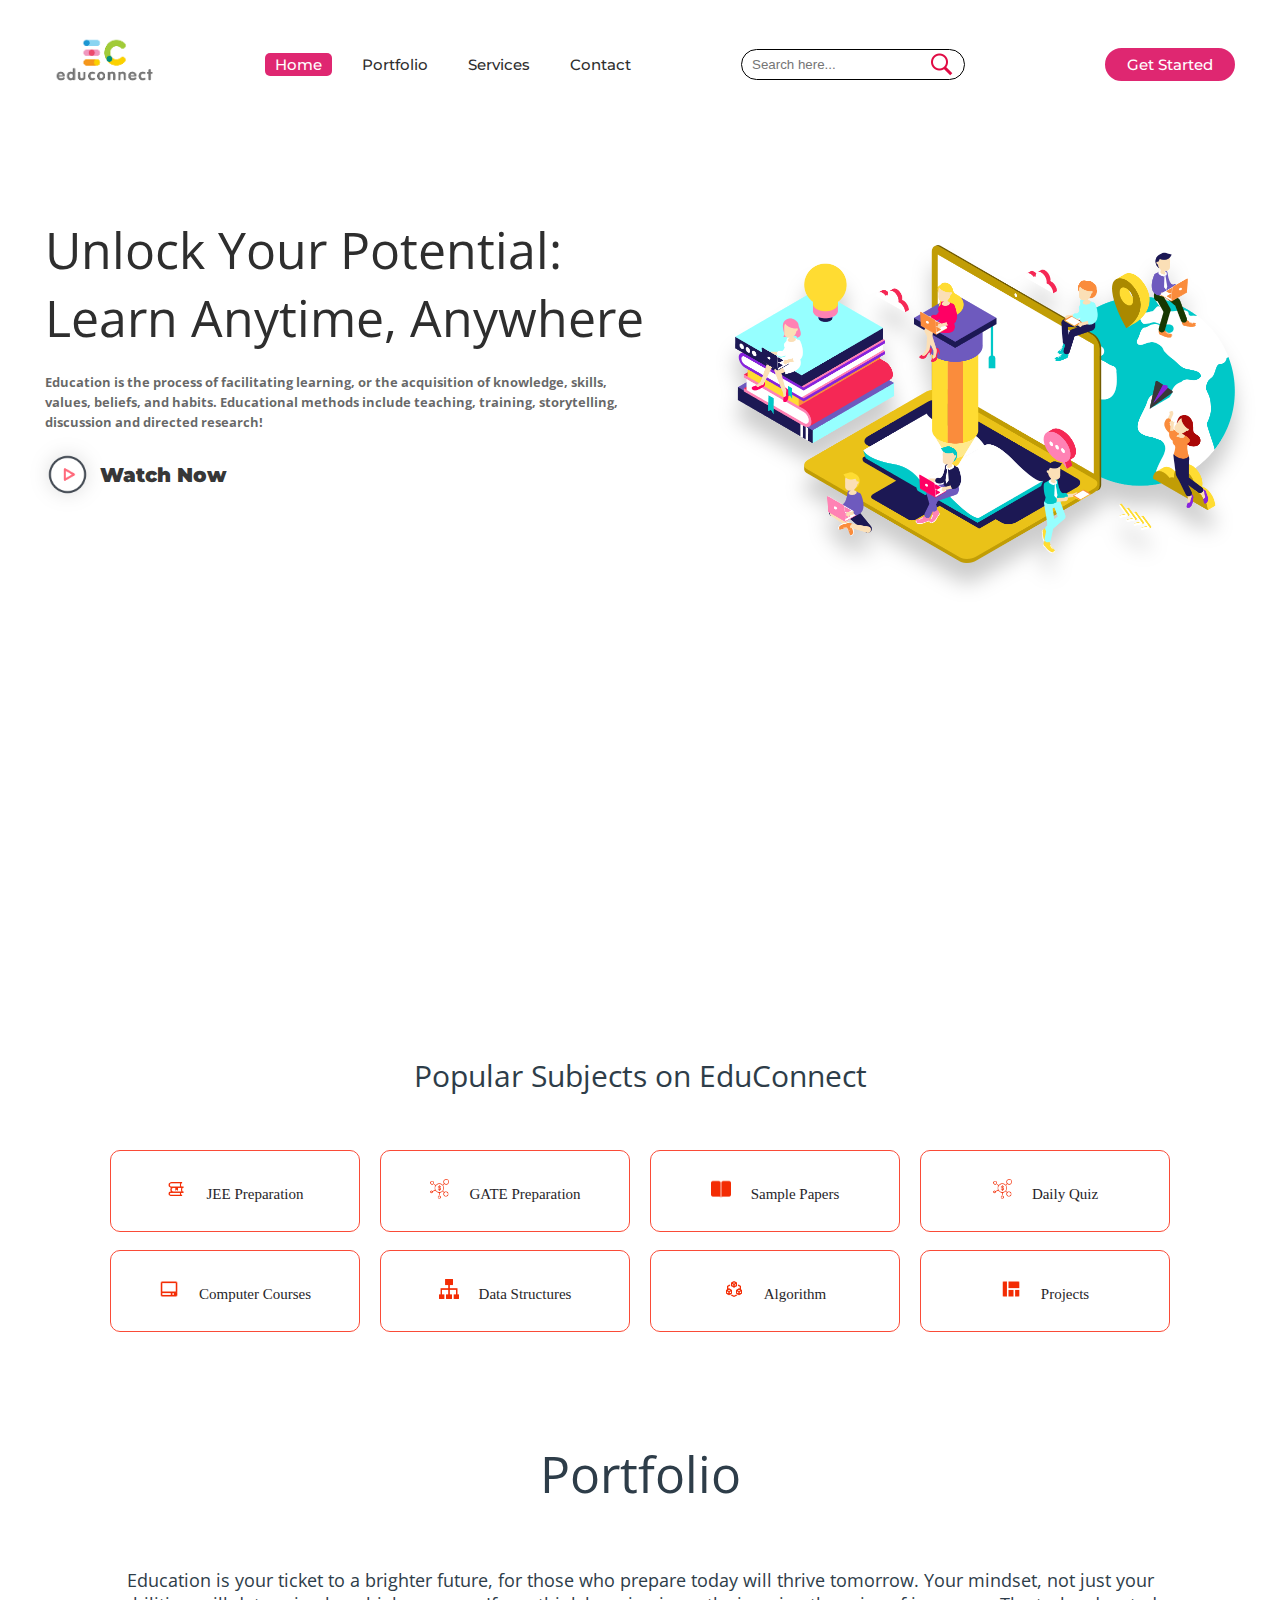
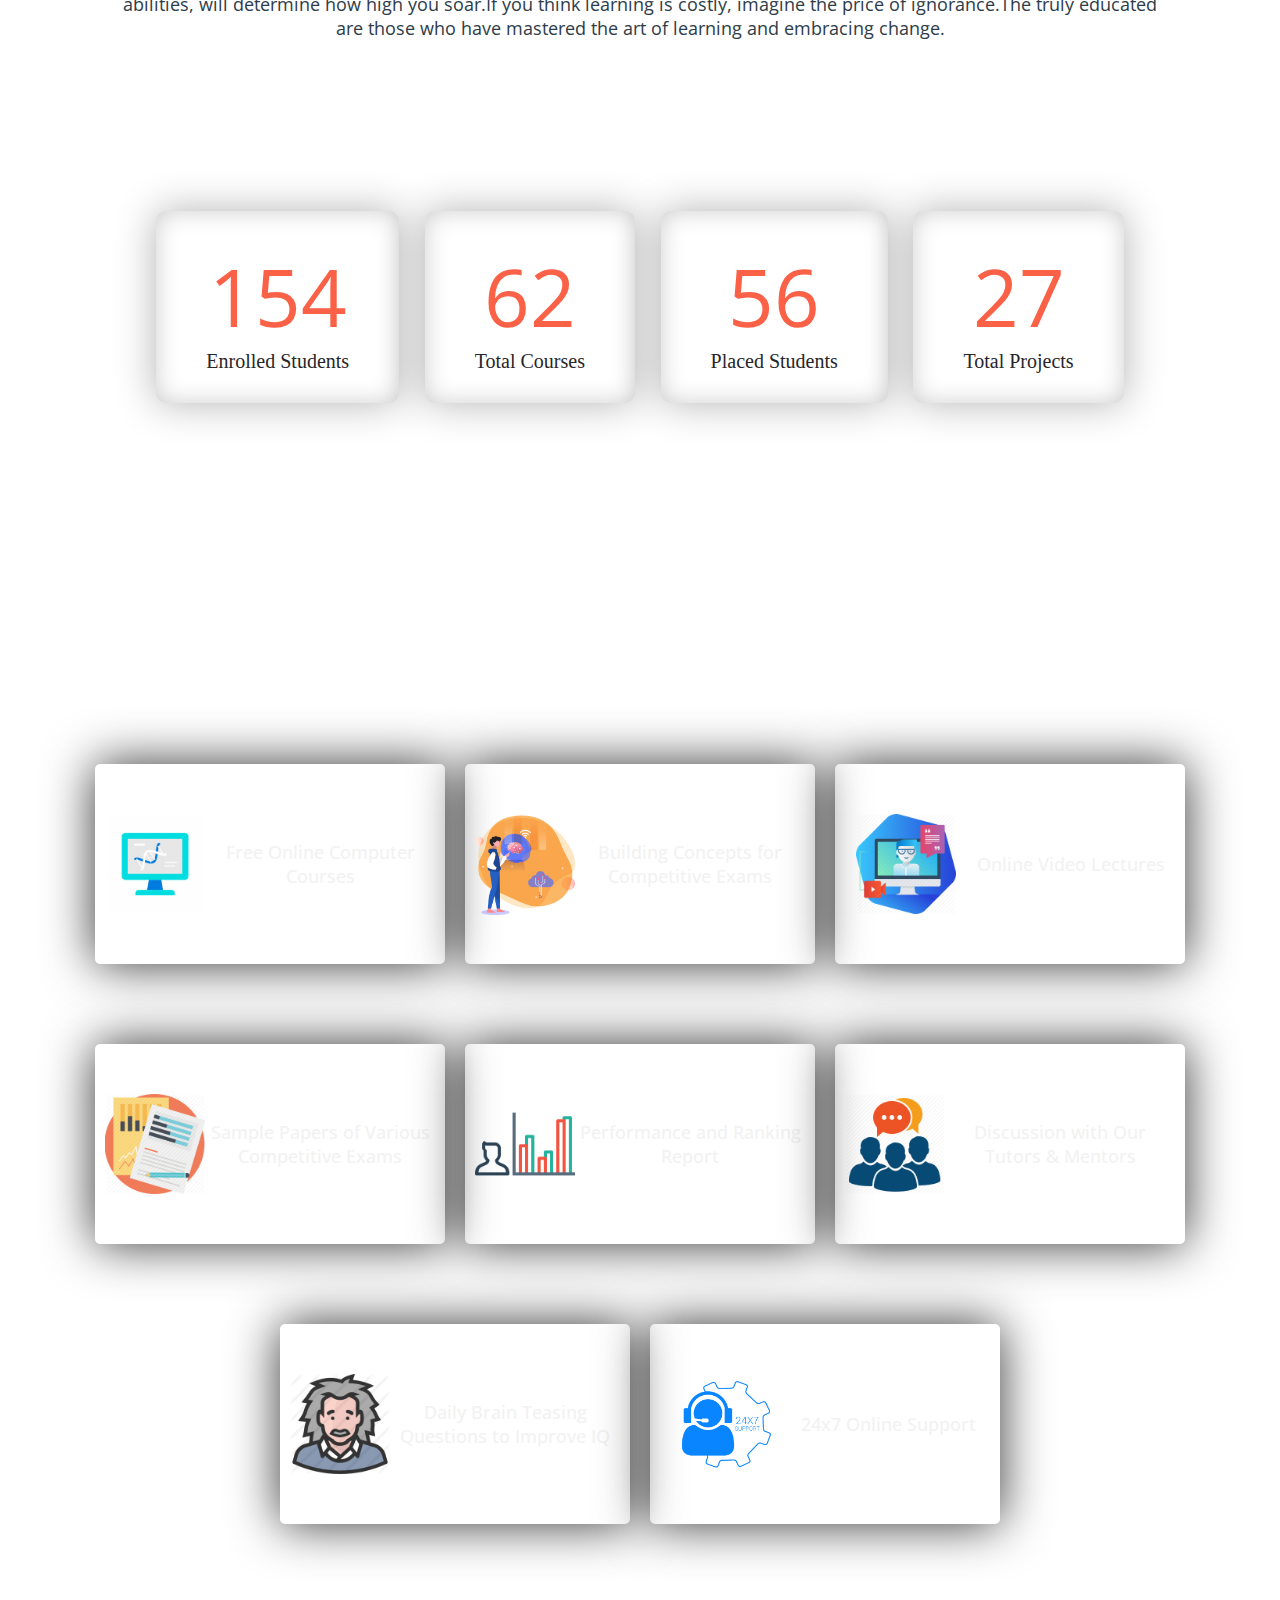
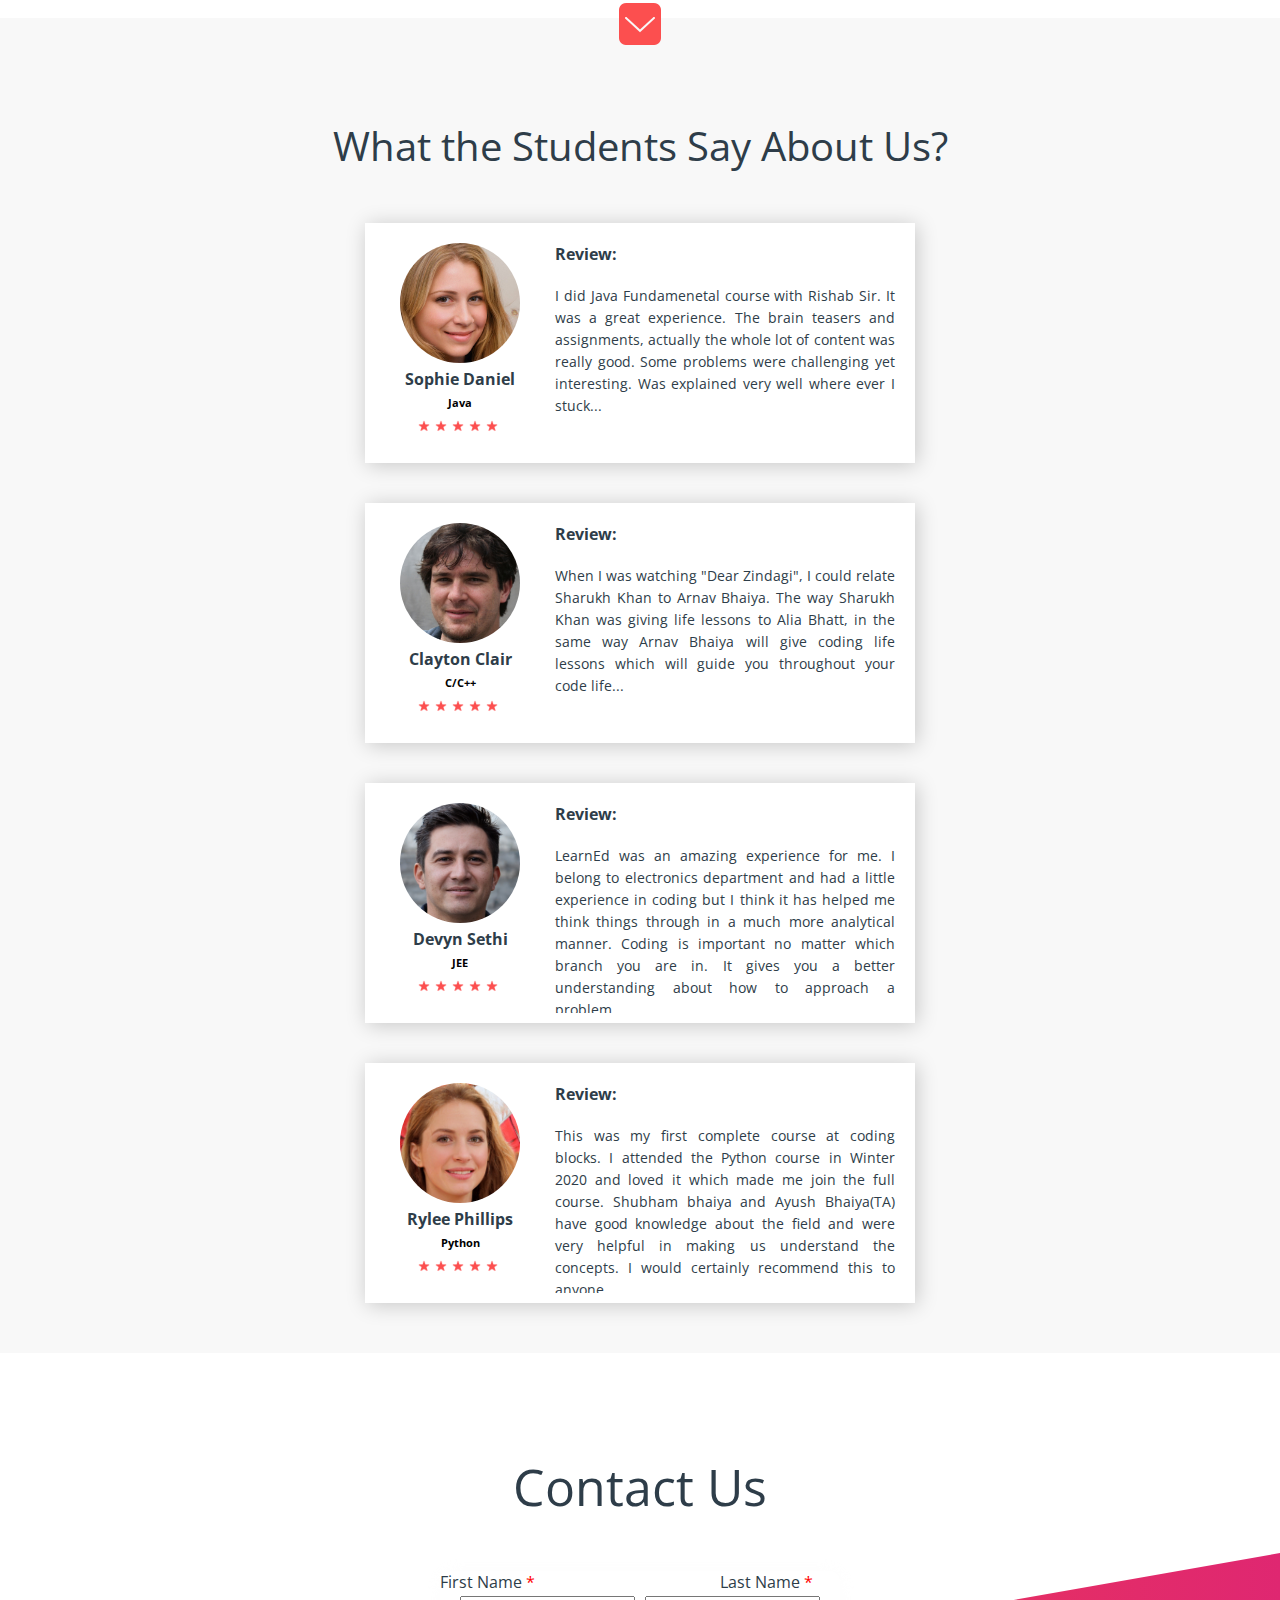
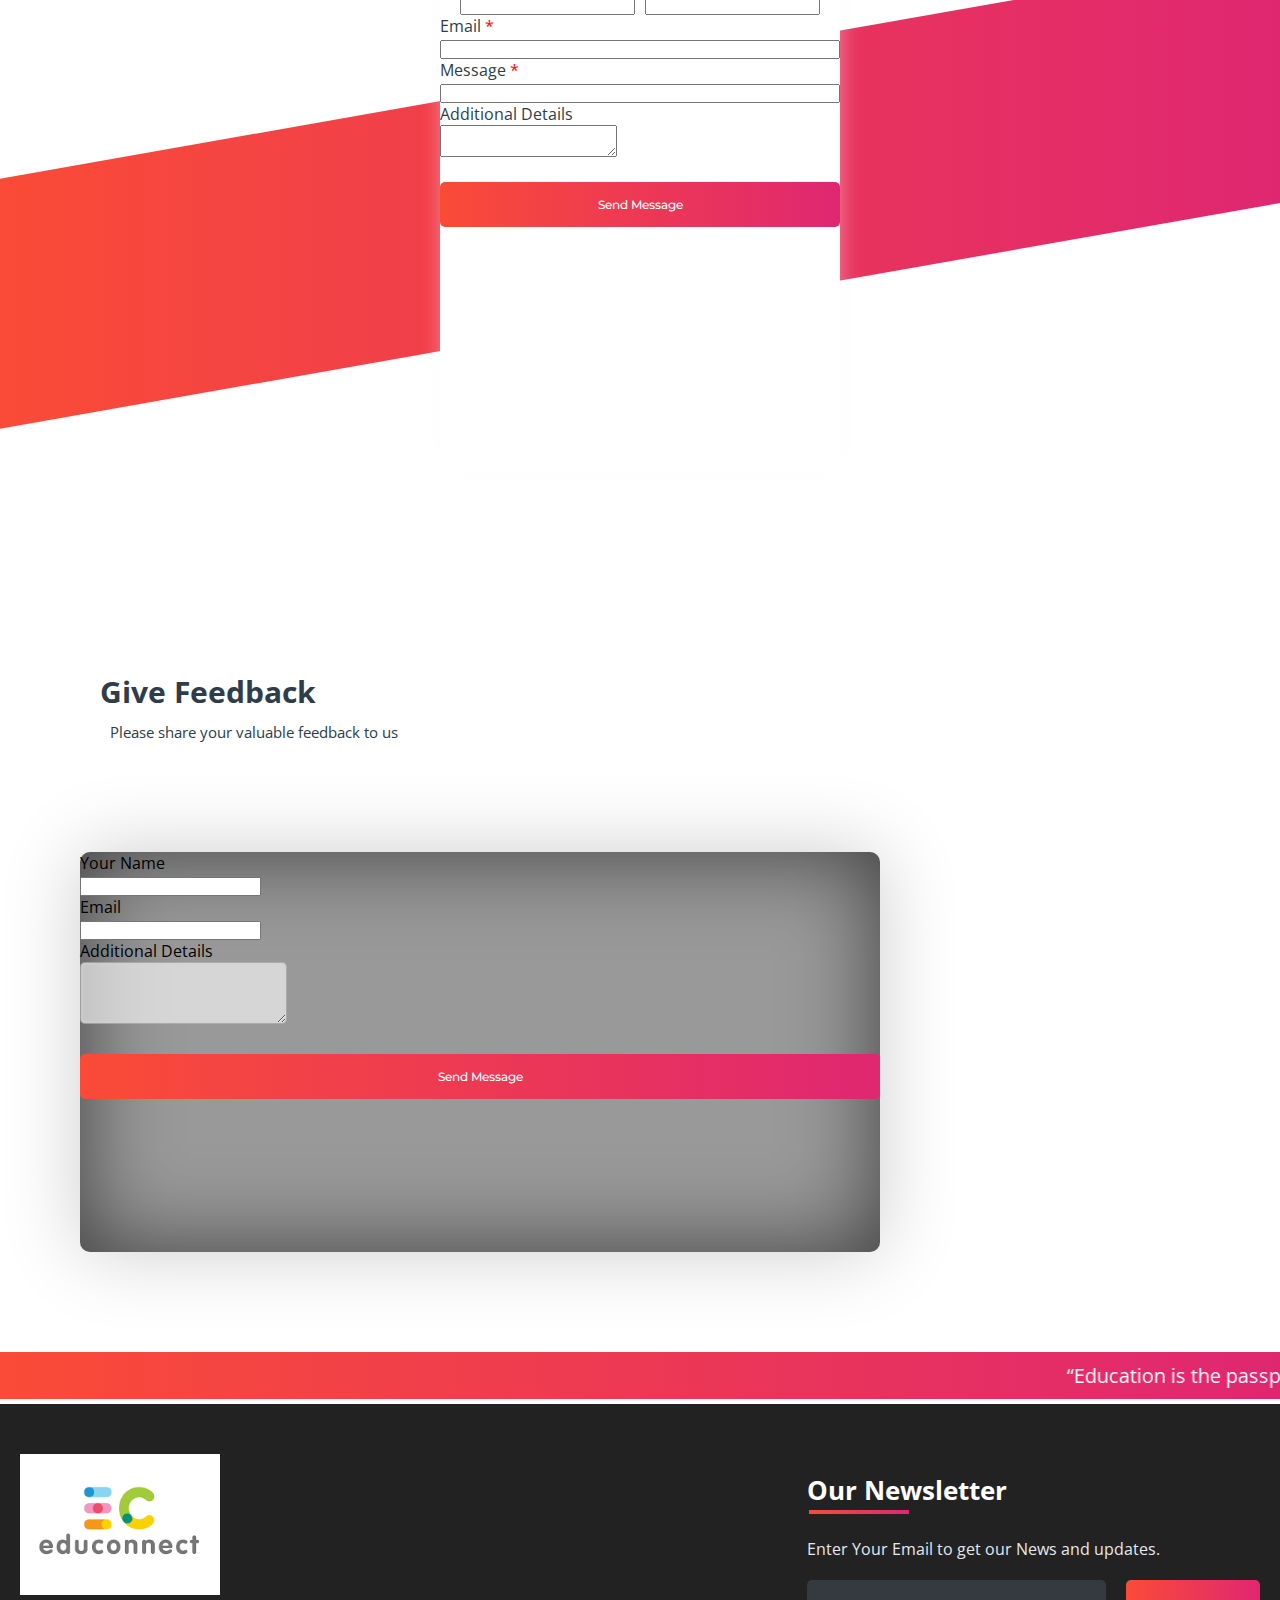
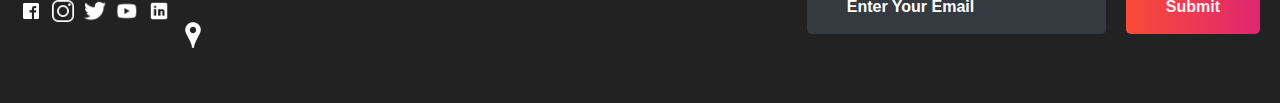
==== commit 73497fc3: "Add files via upload" ====
--- a/index.html
+++ b/index.html
@@ -40,7 +40,7 @@
 				<p>Unlock Your Potential: Learn Anytime, Anywhere</p>
 				<h5>Education is the process of facilitating learning, or the acquisition of knowledge, skills, values, beliefs, and habits. Educational methods include teaching, training, storytelling, discussion and directed research!</h5>
 				<div class="play">
-					<img src="images/icon/play.png" alt="play"><span><a target="_blank">Watch Now</a></span>
+					<img src="images/icon/play.png" ><span><a target="_blank">Watch Now</a></span>
 				</div>
 			</div>
 			<div class="svg-image">
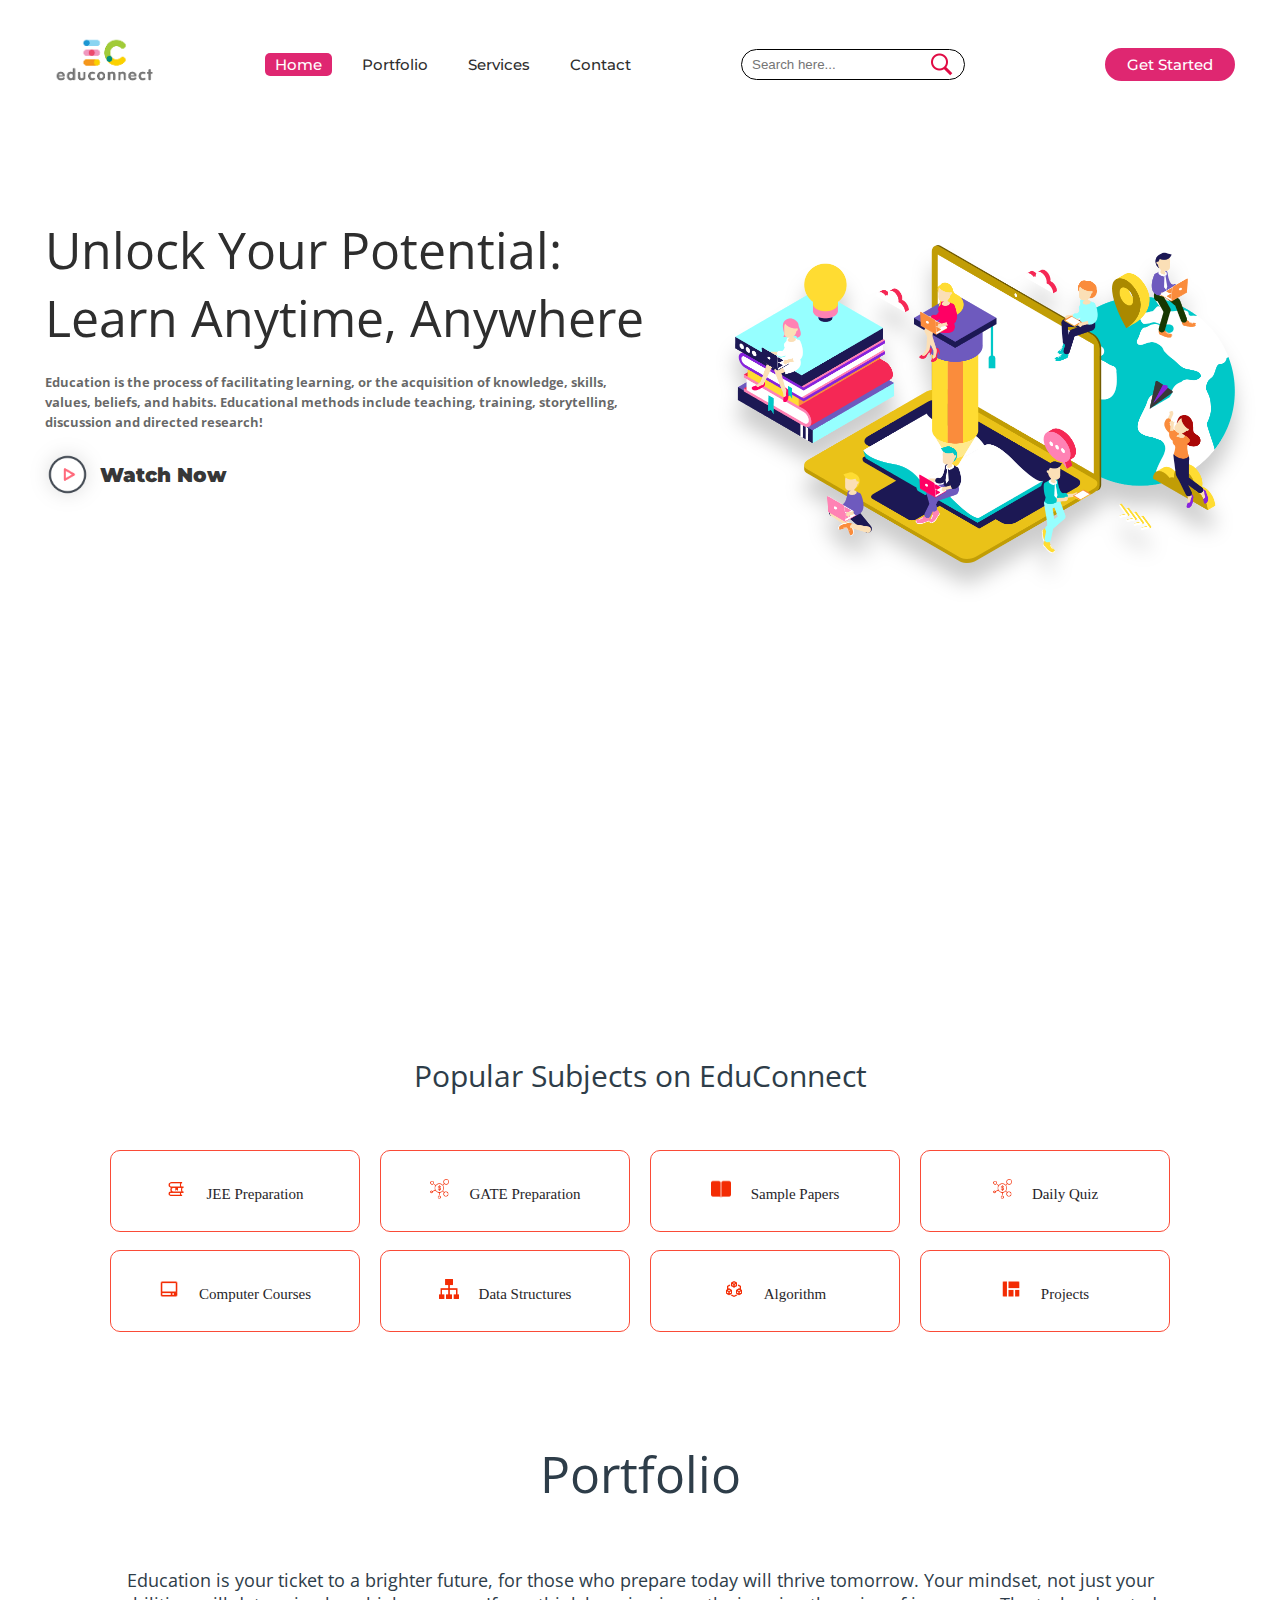
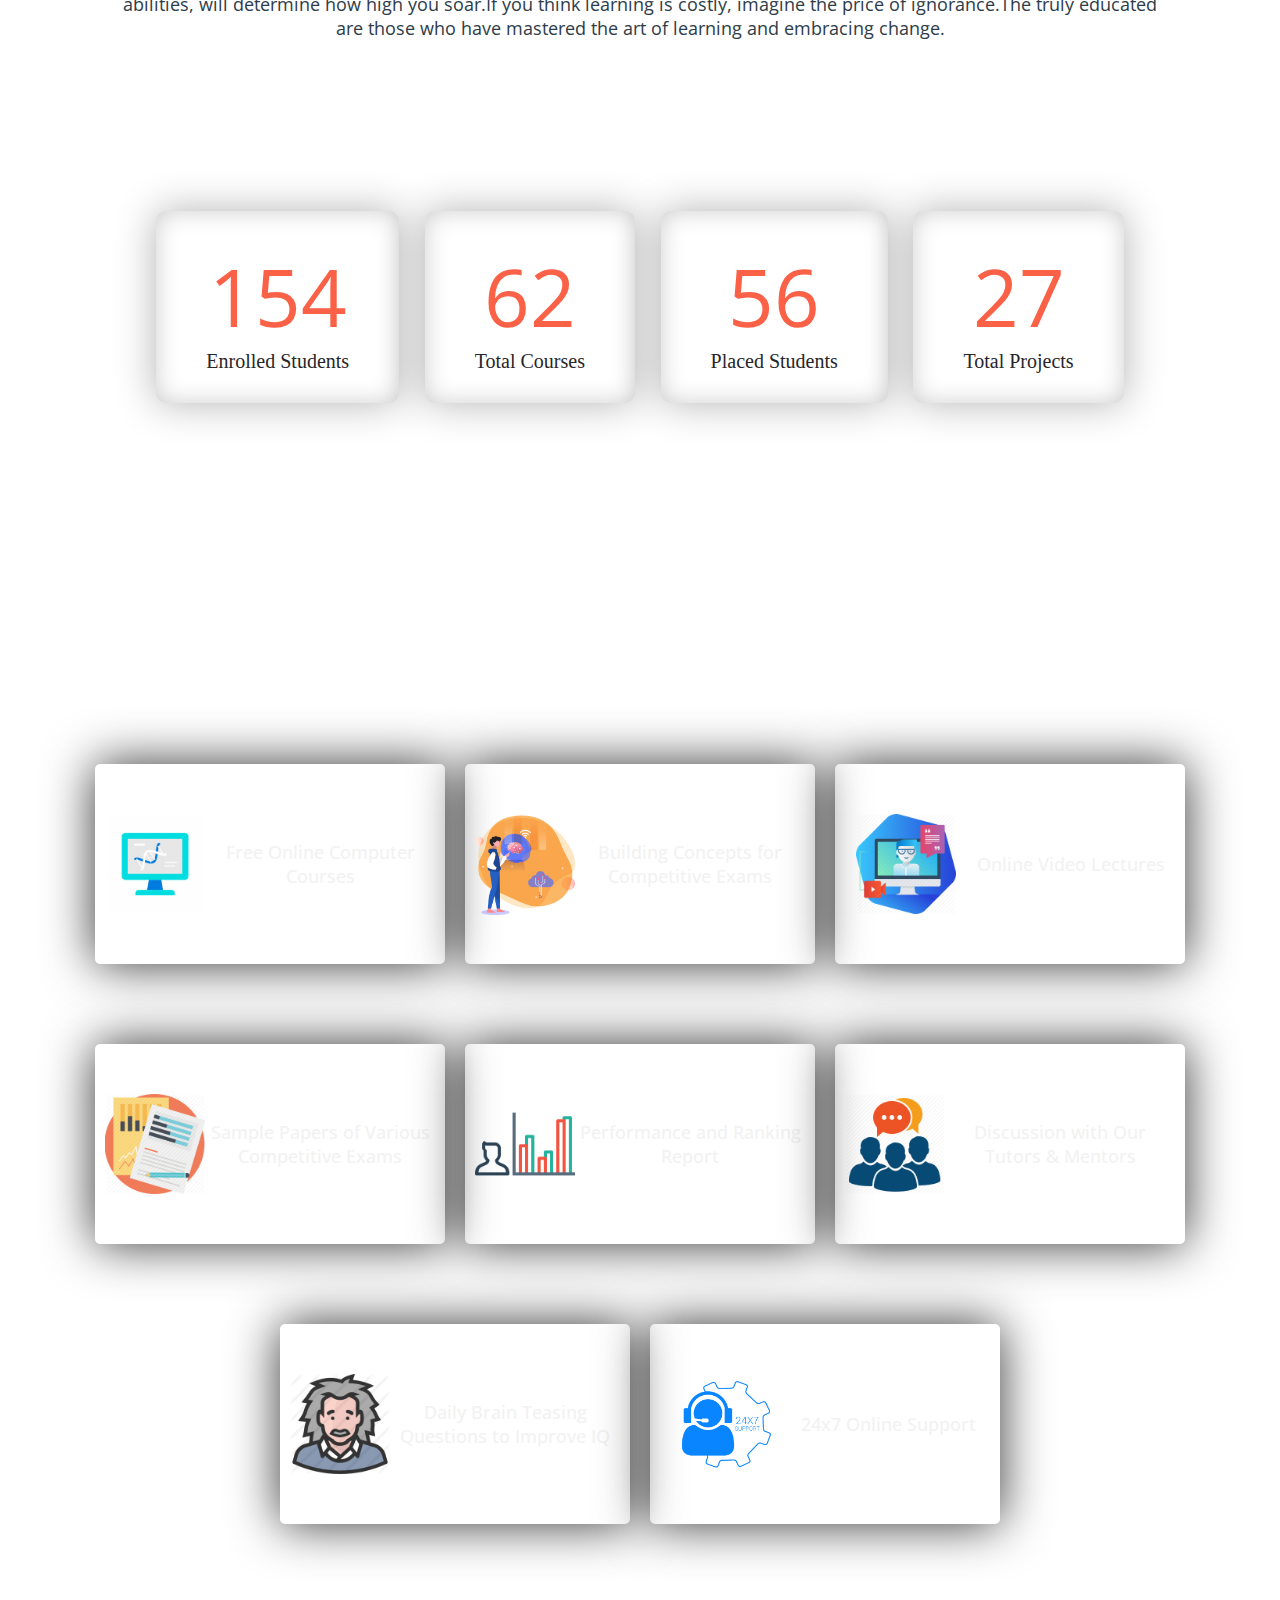
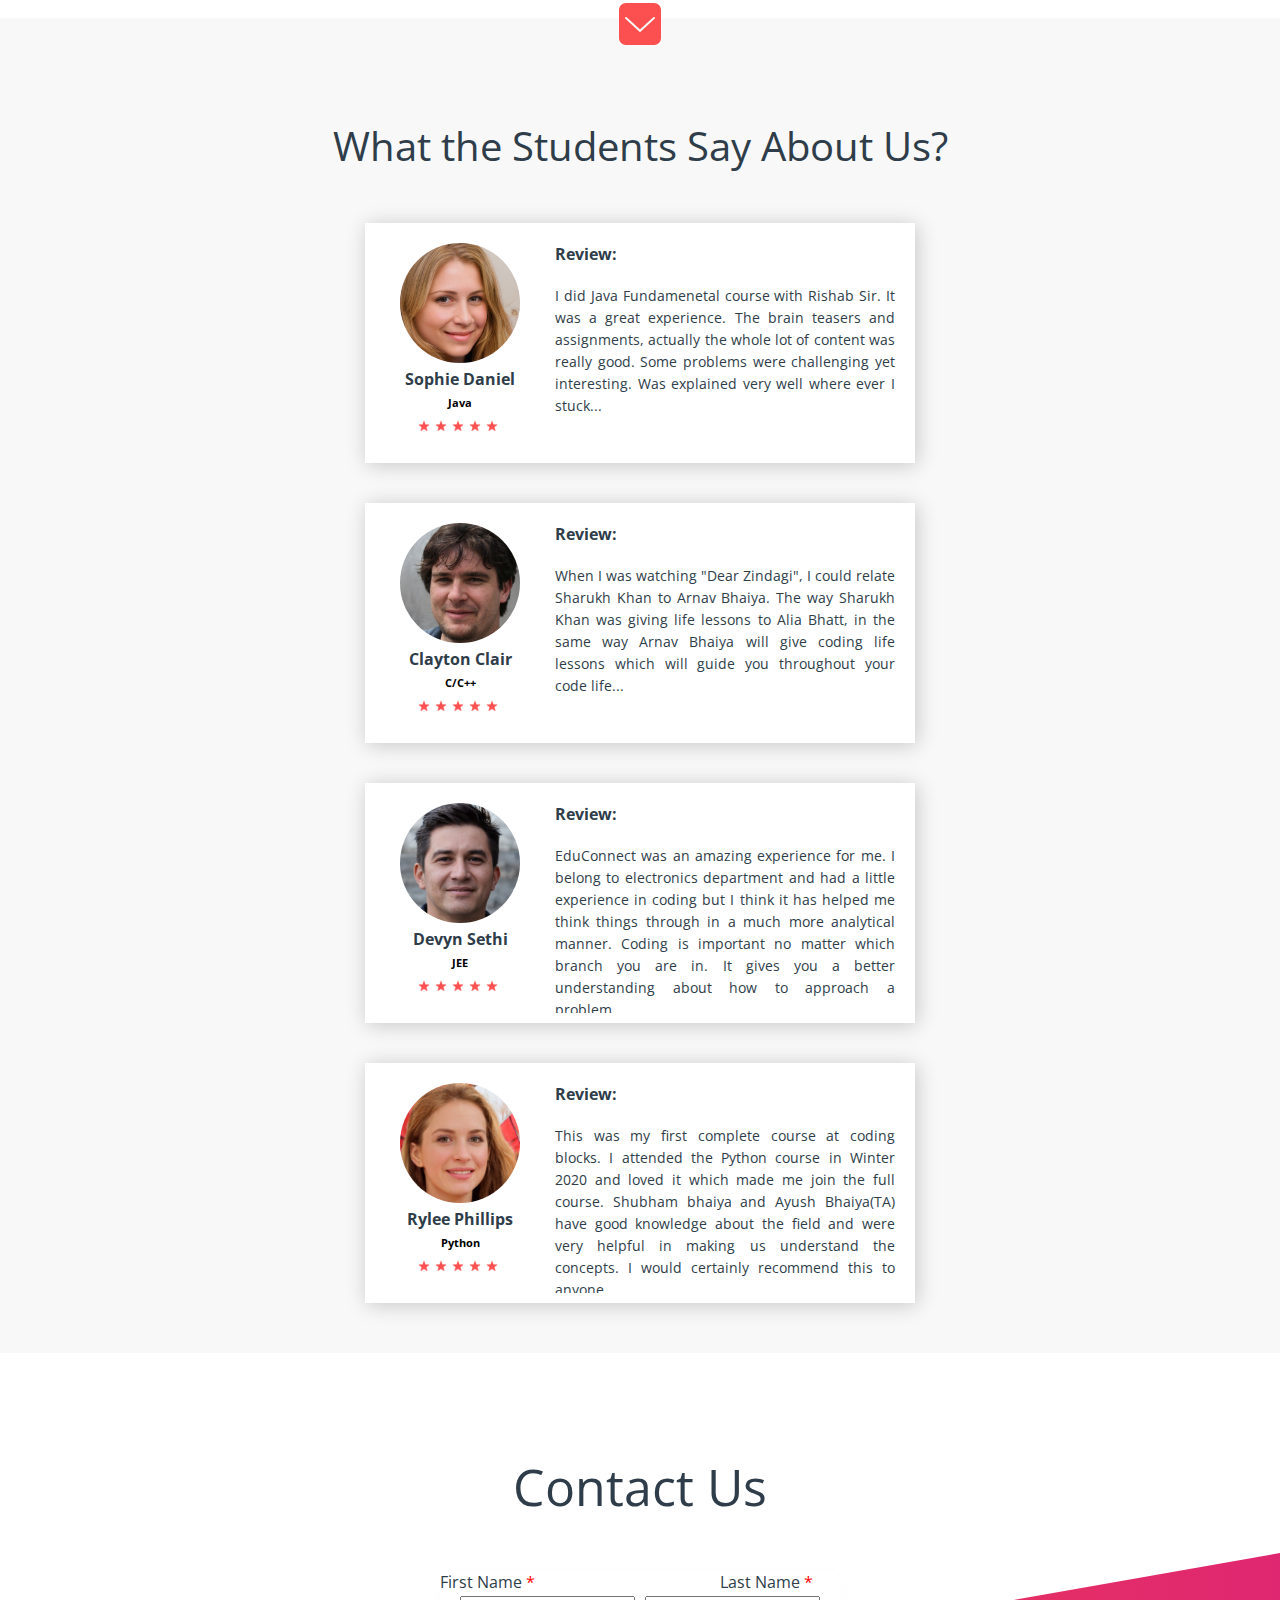
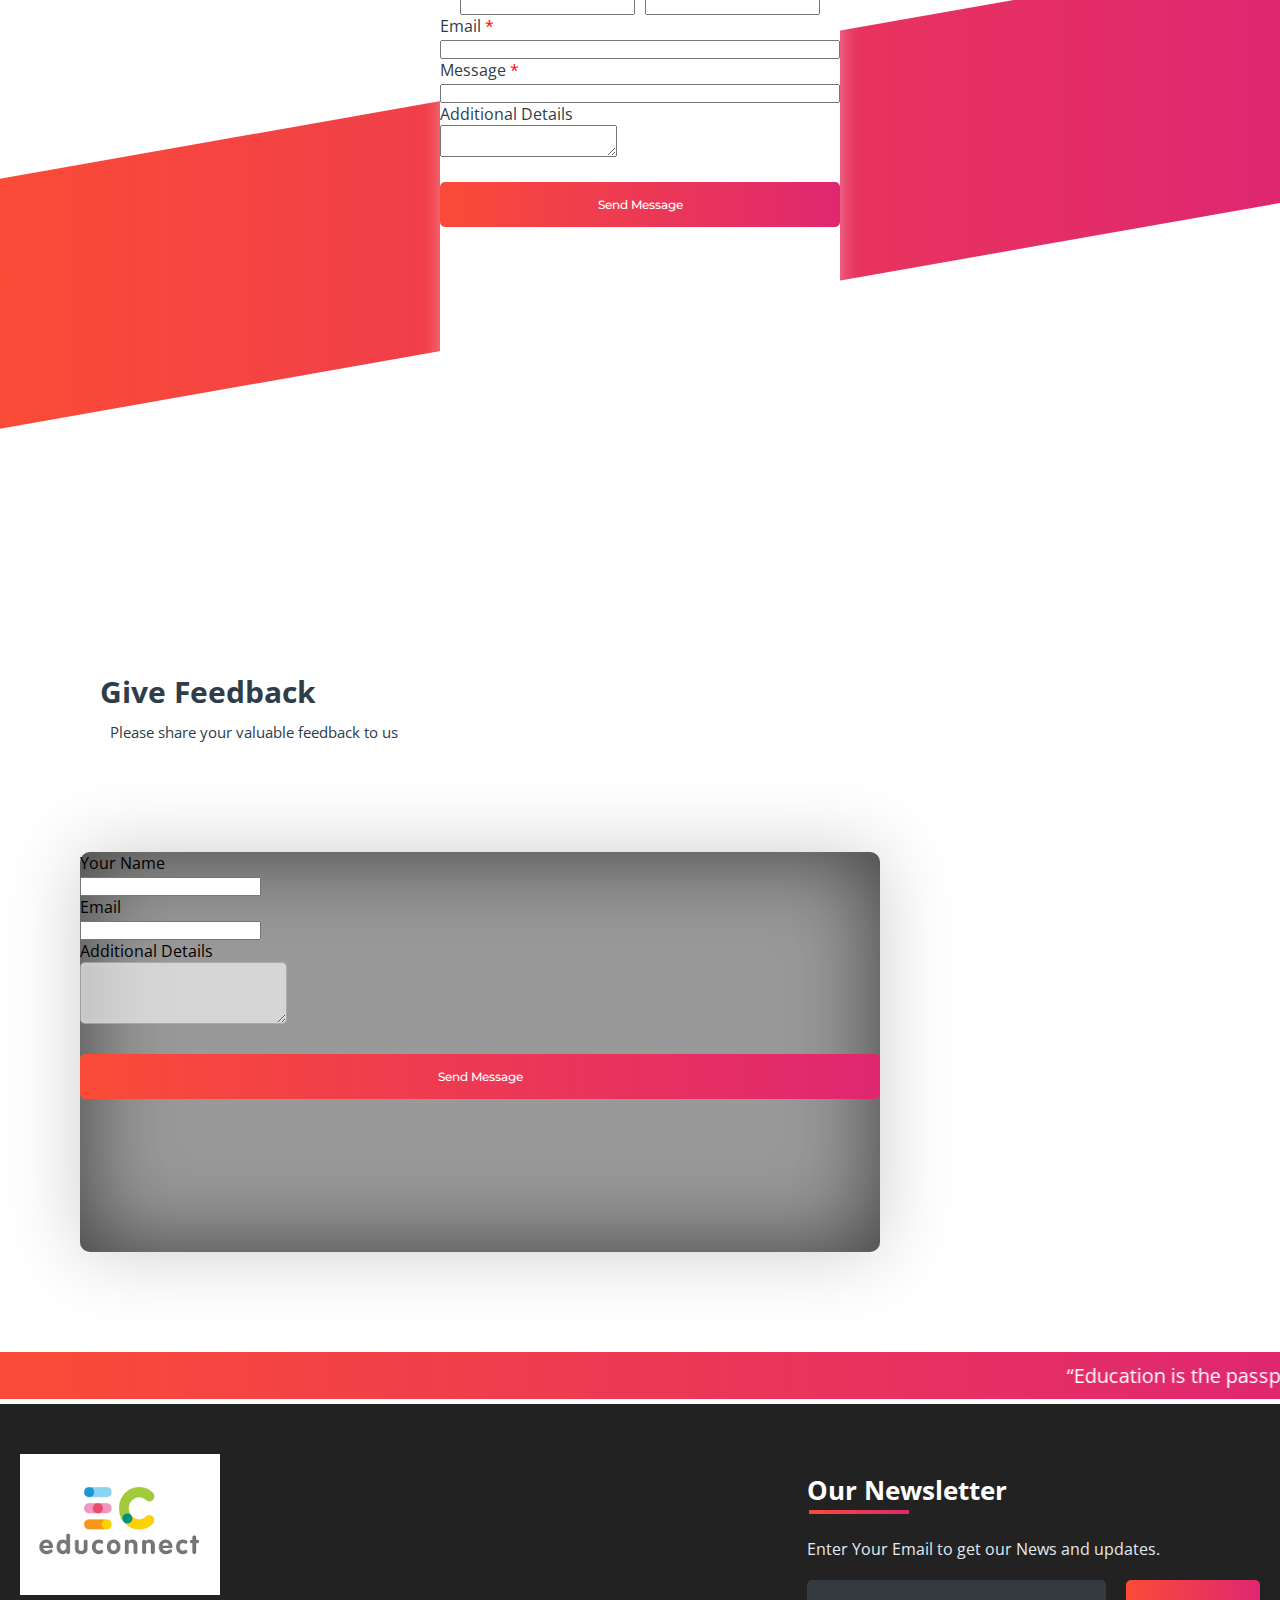
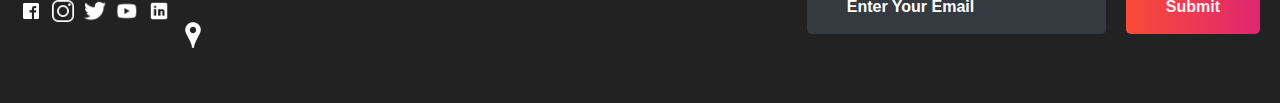
==== commit b0ef265d: "Add files via upload" ====
--- a/index.html
+++ b/index.html
@@ -163,7 +163,7 @@
 			<div class="rev-cont">
 				<p id="title">Review:</p>
 				<p id="content">
-					LearnEd was an amazing experience for me. I belong to electronics department and had a little experience in coding but I think it has helped me think things through in a much more analytical manner. Coding is important no matter which branch you are in. It gives you a better understanding about how to approach a problem...
+					EduConnect was an amazing experience for me. I belong to electronics department and had a little experience in coding but I think it has helped me think things through in a much more analytical manner. Coding is important no matter which branch you are in. It gives you a better understanding about how to approach a problem...
 				</p>
 			</div>
 		</div>
